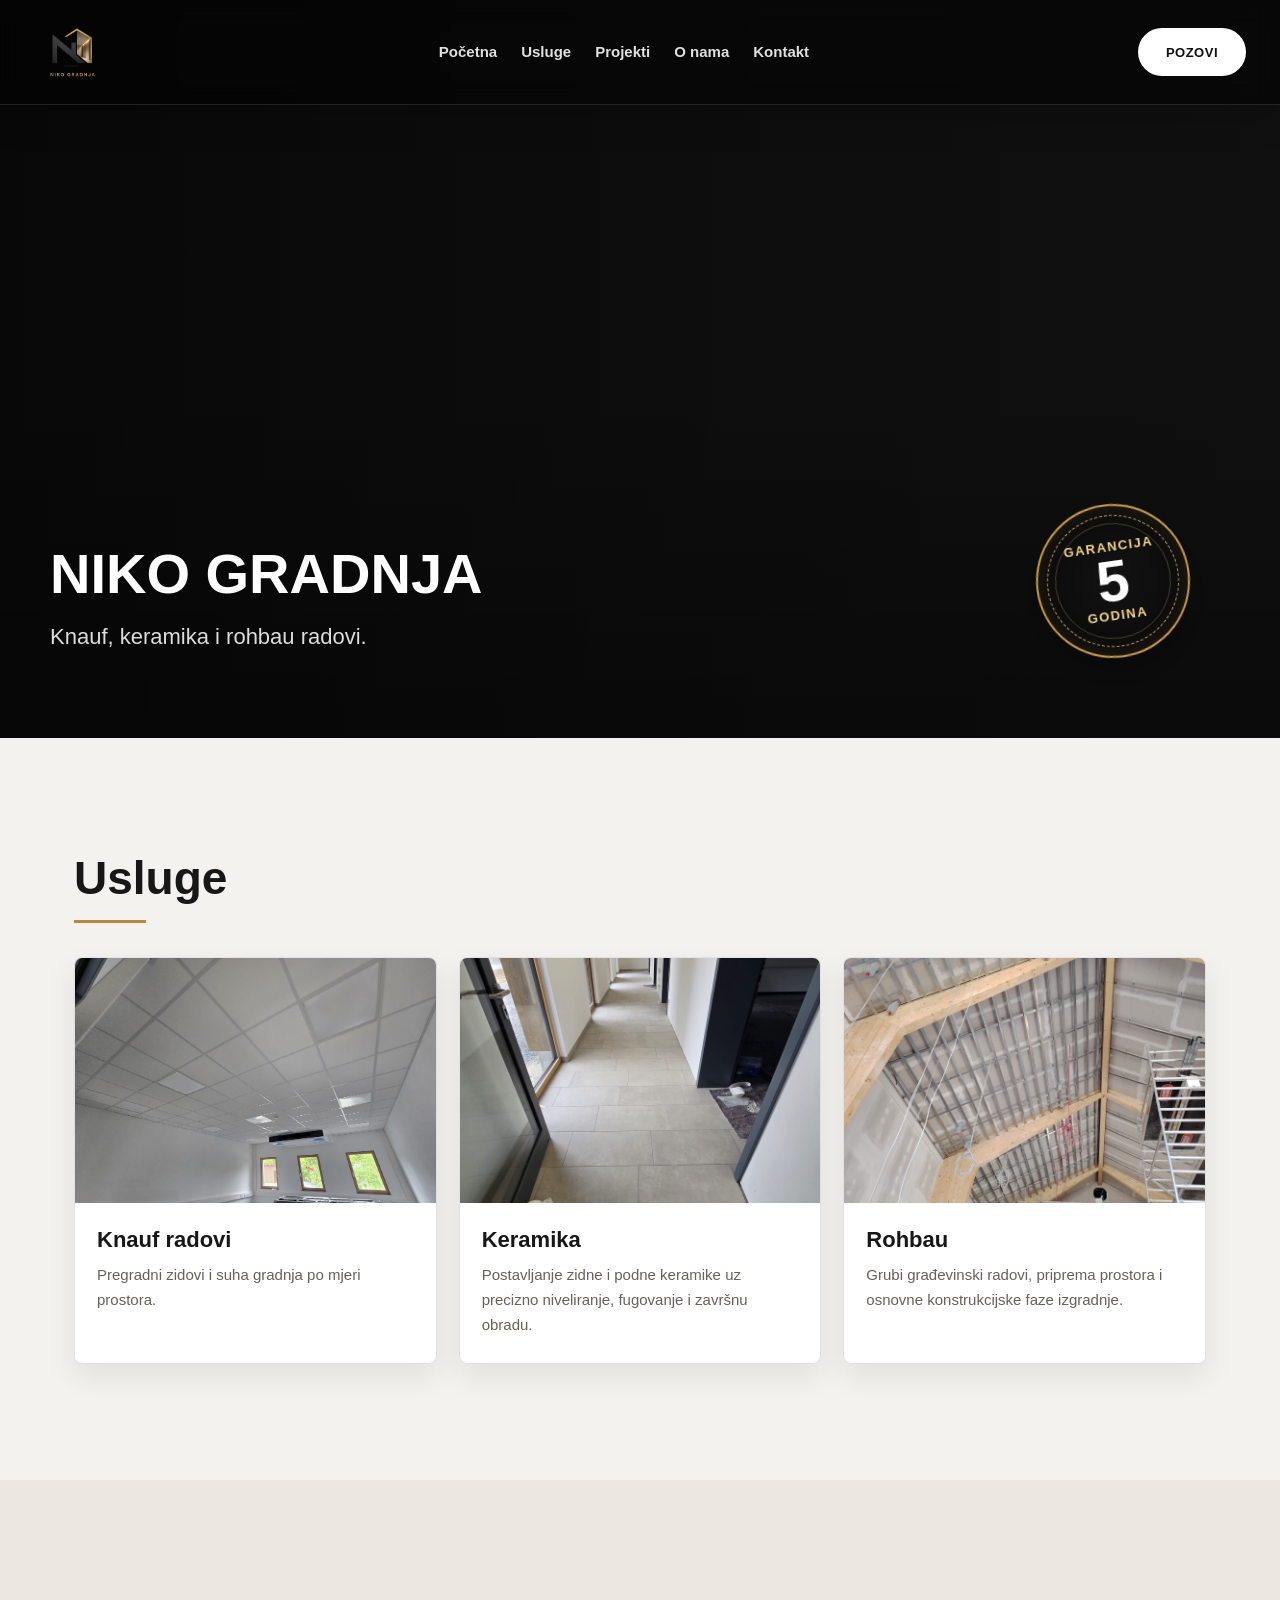
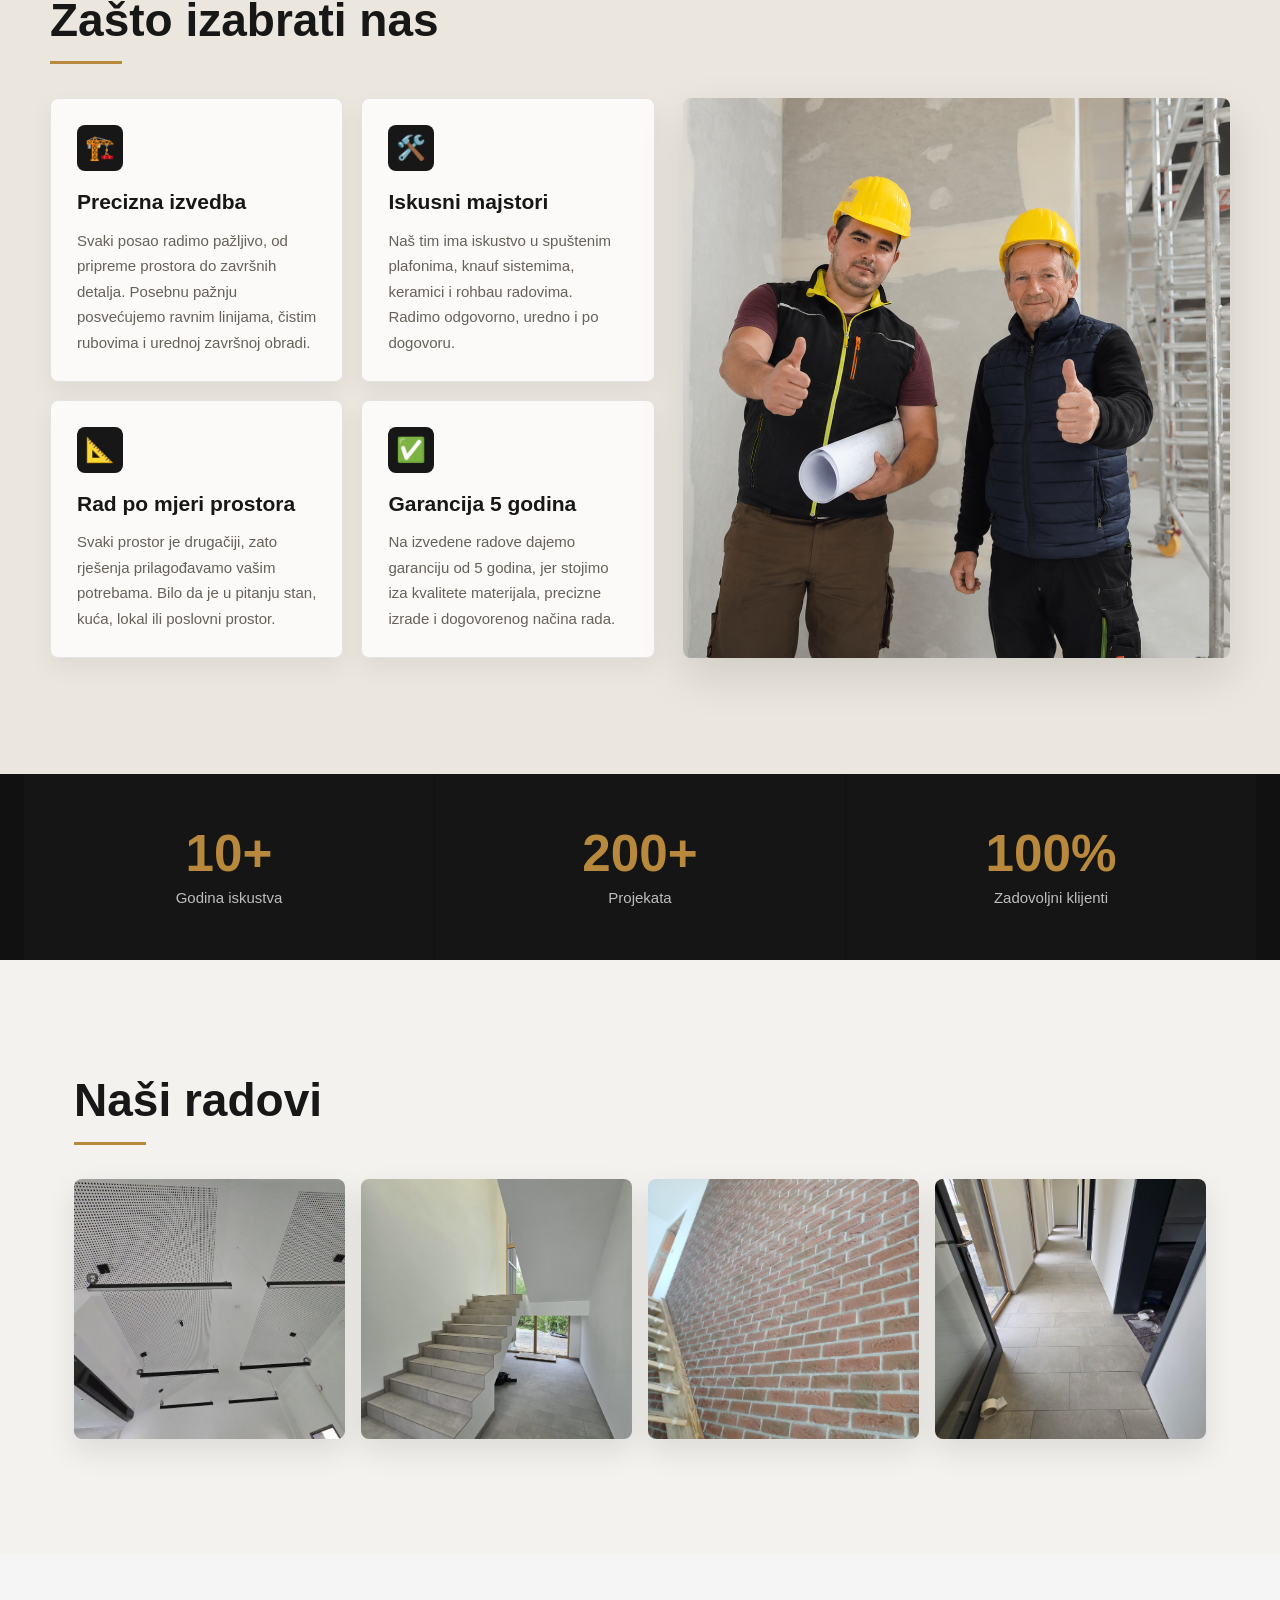
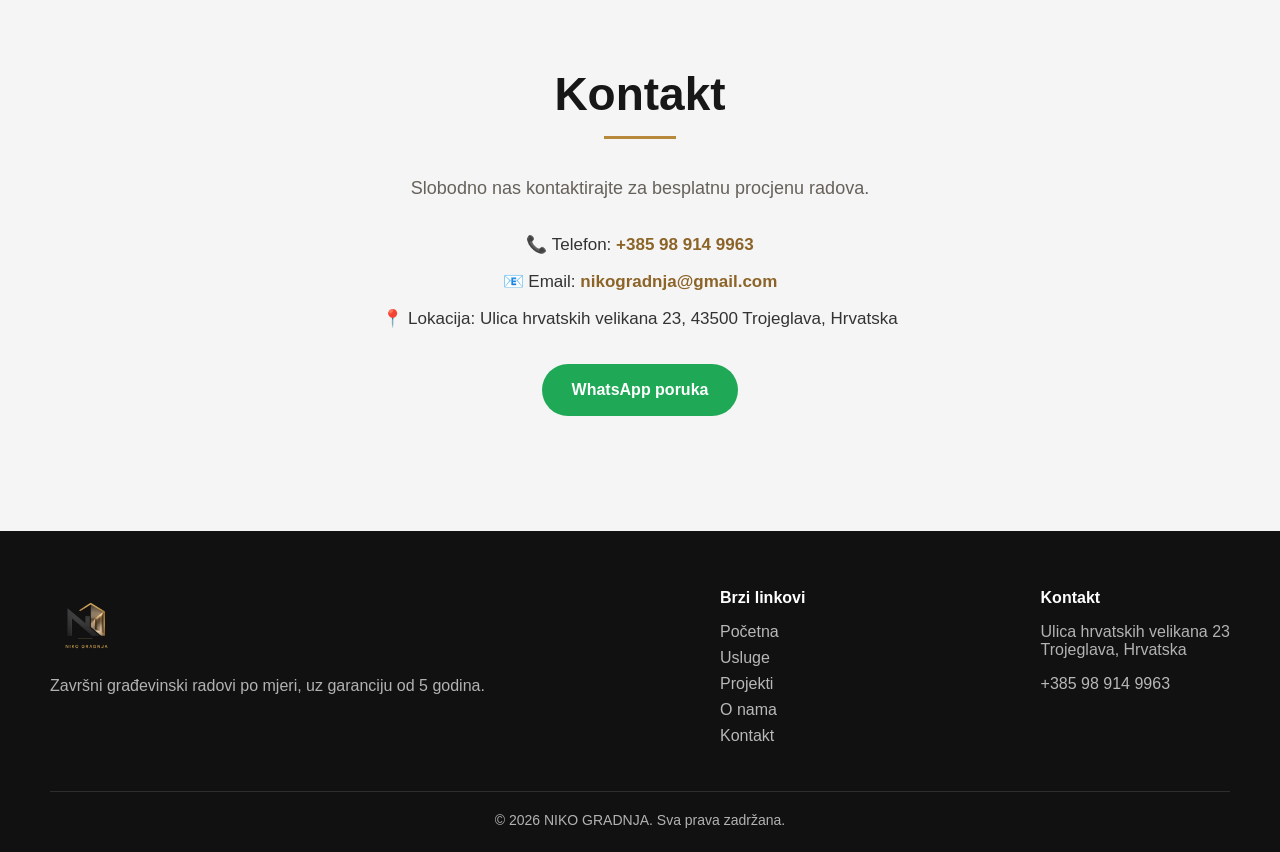
==== index.html @ 921793e4 "Add NIKO GRADNJA website" ====
<!DOCTYPE html>
<html lang="hr">

<head>
  <meta charset="UTF-8">
  <meta name="viewport" content="width=device-width, initial-scale=1.0">
  <title>NIKO GRADNJA | Knauf, keramika i rohbau radovi</title>
  <meta name="description" content="NIKO GRADNJA izvodi knauf radove, keramiku i rohbau radove za stambene i poslovne prostore uz garanciju od 5 godina.">
  <link rel="stylesheet" href="style.css">
</head>

<body>

<div class="site-preloader" aria-hidden="true">
  <div class="preloader-logo">
    <div class="preloader-mark">
      <img src="logo-niko-gradnja.png" alt="">
    </div>
  </div>
</div>

<div class="page-wrapper">

<header class="navbar">

  <div class="logo">
    <img src="logo-niko-gradnja.png" alt="NIKO GRADNJA Logo">
  </div>

  <nav>
    <ul class="nav-links">
      <li><a href="#home">Početna</a></li>
      <li><a href="services.html">Usluge</a></li>
      <li><a href="projects.html">Projekti</a></li>
      <li><a href="about.html">O nama</a></li>
      <li><a href="#contact">Kontakt</a></li>
    </ul>
  </nav>

  <a href="#contact" class="nav-btn">Pozovi</a>
  <button class="menu-toggle" type="button" aria-label="Otvori meni" aria-expanded="false">
  <span></span>
  <span></span>
  <span></span>
</button>

</header>

<section class="hero" id="home">

  <div class="hero-content">

    <h1>NIKO GRADNJA</h1>
    <p>Knauf, keramika i rohbau radovi.</p>

  </div>
  <div class="guarantee-stamp">
  <span>Garancija</span>
  <strong>5</strong>
  <span>godina</span>
</div>


  <div class="hero-slider" aria-hidden="true">
    <img src="niko hero.png" class="hero-slide hero-slide-1 hero-person-image" alt="">
    <img src="rad4.JPG" class="hero-slide hero-slide-2" alt="">
    <img src="keramika-2.jpg" class="hero-slide hero-slide-3" alt="">
  </div>

</section>

<section class="services" id="services">

  <div class="usluge">
    <p>Usluge</p>
  </div>

  <div class="services-grid">

    <div class="service-card">
      <img src="usluge.JPG" alt="Knauf radovi">
      <h3>Knauf radovi</h3>
      <p>Pregradni zidovi i suha gradnja po mjeri prostora.</p>
    </div>

    <div class="service-card">
      <img src="keramika-1.jpg" alt="Keramika">
      <h3>Keramika</h3>
      <p>Postavljanje zidne i podne keramike uz precizno niveliranje, fugovanje i završnu obradu.</p>
    </div>
    <div class="service-card">
      <img src="rohbau2.JPG" alt="Gletovanje i krečenje">
      <h3>Rohbau</h3>
      <p>Grubi građevinski radovi, priprema prostora i osnovne konstrukcijske faze izgradnje.</p>
    </div>

  </div>

</section>

<section class="why-us">

  <h2>Zašto izabrati nas</h2>

  <div class="why-layout">

    <div class="why-grid">

      <div class="why-card">
        <div class="why-icon">🏗️</div>
        <h3>Precizna izvedba</h3>
        <p>
          Svaki posao radimo pažljivo, od pripreme prostora do završnih detalja.
          Posebnu pažnju posvećujemo ravnim linijama, čistim rubovima i urednoj završnoj obradi.
        </p>
      </div>

      <div class="why-card">
        <div class="why-icon">🛠️</div>
        <h3>Iskusni majstori</h3>
        <p>
          Naš tim ima iskustvo u spuštenim plafonima, knauf sistemima,
          keramici i rohbau radovima. Radimo odgovorno, uredno i po dogovoru.
        </p>
      </div>

      <div class="why-card">
        <div class="why-icon">📐</div>
        <h3>Rad po mjeri prostora</h3>
        <p>
          Svaki prostor je drugačiji, zato rješenja prilagođavamo vašim potrebama.
          Bilo da je u pitanju stan, kuća, lokal ili poslovni prostor.
        </p>
      </div>

     <div class="why-card">
  <div class="why-icon">✅</div>
  <h3>Garancija 5 godina</h3>
  <p>
    Na izvedene radove dajemo garanciju od 5 godina, jer stojimo iza kvalitete
    materijala, precizne izrade i dogovorenog načina rada.
  </p>
</div>
    </div>

    <div class="why-image">
      <img src="zasto mi.png" alt="Enterijer">
    </div>

  </div>

</section>

<section class="stats">

  <div class="stat">
    <h3>10+</h3>
    <p>Godina iskustva</p>
  </div>

  <div class="stat">
    <h3>200+</h3>
    <p>Projekata</p>
  </div>

  <div class="stat">
    <h3>100%</h3>
    <p>Zadovoljni klijenti</p>
  </div>

</section>

<section class="gallery" id="projects">

  <h2>Naši radovi</h2>

  <div class="gallery-grid">

    <img src="rad2.JPG" alt="Završeni interijerski radovi NIKO GRADNJA">
    <img src="keramika-2.jpg" alt="Postavljena keramika na stubištu">
    <img src="rad3.JPG" alt="Završeni radovi u dnevnom prostoru">
    <img src="keramika-1.jpg" alt="Keramički radovi u hodniku">

  </div>

</section>

<section class="contact" id="contact">

  <h2>Kontakt</h2>

  <p>Slobodno nas kontaktirajte za besplatnu procjenu radova.</p>

  <div class="contact-info">

    <p>📞 Telefon: <a href="tel:+385989149963">+385 98 914 9963</a></p>

    <p>📧 Email: <a href="mailto:nikogradnja@gmail.com">nikogradnja@gmail.com</a></p>

    <p>📍 Lokacija: Ulica hrvatskih velikana 23, 43500 Trojeglava, Hrvatska</p>

  </div>

  <a class="whatsapp-btn" href="https://wa.me/385989149963" target="_blank" rel="noopener">
    WhatsApp poruka
  </a>

</section>
<footer class="footer">

  <div class="footer-content">

    <div>
      <div class="footer-logo">
        <img src="logo-niko-gradnja.png" alt="NIKO GRADNJA Logo">
      </div>

      <p>Završni građevinski radovi po mjeri, uz garanciju od 5 godina.</p>
    </div>

    <div>
      <h4>Brzi linkovi</h4>
      <a href="index.html">Početna</a><br>
      <a href="services.html">Usluge</a><br>
      <a href="projects.html">Projekti</a><br>
      <a href="about.html">O nama</a><br>
      <a href="index.html#contact">Kontakt</a>
    </div>

    <div>
      <h4>Kontakt</h4>
      <p>Ulica hrvatskih velikana 23<br>Trojeglava, Hrvatska</p>
      <p><a href="tel:+385989149963">+385 98 914 9963</a></p>
    </div>

  </div>

  <p class="footer-bottom">
    © 2026 NIKO GRADNJA. Sva prava zadržana.
  </p>

</footer>

</div>
<script src="script.js"></script>
</body>
</html>
---- style.css ----
/* GLOBAL */
:root {
  --bg: #f4f2ee;
  --surface: #ffffff;
  --surface-soft: #ebe7df;
  --ink: #171717;
  --muted: #66615a;
  --line: rgba(23, 23, 23, 0.12);
  --gold: #b8893d;
  --gold-dark: #8c6428;
  --charcoal: #111111;
  --shadow: 0 18px 45px rgba(20, 20, 20, 0.12);
  --section: clamp(72px, 9vw, 120px);
  --container: 1180px;
}

* {
  box-sizing: border-box;
}

html {
  scroll-behavior: smooth;
}

body {
  margin: 0;
  padding: 0;
  overflow-x: hidden;
  font-family: "Segoe UI", Arial, sans-serif;
  background: var(--bg);
  color: var(--ink);
}

img,
video {
  max-width: 100%;
  display: block;
}

a {
  color: inherit;
}

/* PRELOADER */
.site-preloader {
  position: fixed;
  inset: 0;
  z-index: 9999;
  display: grid;
  place-items: center;
  background:
    radial-gradient(circle at center, rgba(184, 137, 61, 0.18), transparent 34%),
    var(--charcoal);
  opacity: 1;
  visibility: visible;
  transition: opacity 0.55s ease, visibility 0.55s ease;
}

.preloader-logo {
  position: relative;
  width: min(360px, 78vw);
  min-height: 300px;
  display: flex;
  flex-direction: column;
  align-items: center;
  justify-content: center;
  border: 1px solid rgba(184, 137, 61, 0.38);
  border-top: 0;
  border-radius: 8px;
  background: rgba(255, 255, 255, 0.06);
  box-shadow: 0 24px 70px rgba(0, 0, 0, 0.35);
  animation: logoReveal 1.4s ease both;
  padding: 36px 28px 30px;
  margin-top: 64px;
}

.preloader-logo::before,
.preloader-logo::after {
  content: "";
  position: absolute;
  top: -36px;
  width: 52%;
  height: 3px;
  background: linear-gradient(90deg, var(--gold-dark), var(--gold));
  box-shadow: 0 0 18px rgba(184, 137, 61, 0.35);
}

.preloader-logo::before {
  left: 50%;
  transform: translateX(-100%) rotate(-32deg);
  transform-origin: right center;
}

.preloader-logo::after {
  right: 50%;
  transform: translateX(100%) rotate(32deg);
  transform-origin: left center;
}

.preloader-mark {
  width: min(300px, 64vw);
  display: grid;
  justify-items: center;
}

.preloader-mark img {
  width: 100%;
  height: auto;
  filter: drop-shadow(0 16px 22px rgba(0, 0, 0, 0.4));
}

.site-preloader.preloader-hidden {
  opacity: 0;
  visibility: hidden;
  pointer-events: none;
}

@keyframes logoReveal {
  0% {
    opacity: 0;
    transform: scale(0.86);
  }

  55% {
    opacity: 1;
    transform: scale(1.04);
  }

  100% {
    opacity: 1;
    transform: scale(1);
  }
}

@media (prefers-reduced-motion: reduce) {
  .preloader-logo {
    animation: none;
  }
}

/* NAVBAR */
.navbar {
  position: fixed;
  top: 0;
  left: 0;
  width: 100%;
  min-height: 100px;
  padding: 14px 34px;
  display: flex;
  justify-content: space-between;
  align-items: center;
  gap: 22px;
  z-index: 1000;
  color: white;
  background: rgba(0, 0, 0, 0.48);
  border-bottom: 1px solid rgba(255, 255, 255, 0.12);
  backdrop-filter: blur(12px);
  box-shadow: 0 14px 35px rgba(0, 0, 0, 0.16);
}

.logo {
  display: flex;
  align-items: center;
  flex: 0 0 auto;
}

.logo img {
  height: 76px;
  width: auto;
  object-fit: contain;
}


.nav-links {
  list-style: none;
  display: flex;
  align-items: center;
  gap: 24px;
  margin: 0;
  padding: 0;
}

.nav-links a {
  text-decoration: none;
  color: rgba(255, 255, 255, 0.88);
  font-size: 15px;
  font-weight: 600;
  letter-spacing: 0;
  transition: 0.25s ease;
}

.nav-links a:hover {
  color: #d1a154;
}

.nav-btn {
  display: inline-flex;
  align-items: center;
  justify-content: center;
  min-height: 48px;
  padding: 0 28px;
  border-radius: 50px;
  background: white;
  color: #111;
  text-decoration: none;
  font-size: 13px;
  font-weight: 800;
  text-transform: uppercase;
  letter-spacing: 0.5px;
  transition: 0.25s ease;
}

.nav-btn:hover {
  background: var(--gold);
  color: white;
  transform: translateY(-2px);
}
.menu-toggle {
  display: none;
  width: 46px;
  height: 46px;
  border: 0;
  border-radius: 6px;
  background: rgba(255, 255, 255, 0.12);
  cursor: pointer;
}

.menu-toggle span {
  display: block;
  width: 24px;
  height: 2px;
  margin: 5px auto;
  background: white;
  transition: 0.25s ease;
}

/* HERO */
.hero {
  position: relative;
  min-height: 82vh;
  overflow: hidden;
  display: flex;
  align-items: flex-end;
  justify-content: flex-start;
  padding: 150px max(24px, calc((100vw - var(--container)) / 2)) 84px;
  background: var(--charcoal);
}

.hero-video,
.hero-img,
.hero-slider {
  position: absolute;
  inset: 0;
  width: 100%;
  height: 100%;
  object-fit: cover;
}

.hero-video {
  filter: brightness(1.18) contrast(1.06) saturate(1.08);
}

.hero-person-image {
  object-position: center 10%;
}

.hero-slider {
  overflow: hidden;
}

.hero-slide {
  position: absolute;
  inset: 0;
  width: 100%;
  height: 100%;
  object-fit: cover;
  opacity: 0;
  transform: scale(1.04);
  animation: heroSlideshow 18s infinite;
}

.hero-slide-1 {
  animation-delay: 0s;
  object-position: center 20%;
}

.hero-slide-2 {
  animation-delay: 6s;
  object-position: center 35%;
}

.hero-slide-3 {
  animation-delay: 12s;
  object-position: center center;
}

@keyframes heroSlideshow {
  0% {
    opacity: 0;
  }

  8% {
    opacity: 1;
  }

  33% {
    opacity: 1;
  }

  41% {
    opacity: 0;
  }

  100% {
    opacity: 0;
  }
}

.hero-img {
  object-position: center 10%;
}

.hero::after {
  content: "";
  position: absolute;
  inset: 0;
  z-index: 1;
  background:
    linear-gradient(90deg, rgba(0, 0, 0, 0.52), rgba(0, 0, 0, 0.22) 55%, rgba(0, 0, 0, 0.08)),
    linear-gradient(0deg, rgba(0, 0, 0, 0.32), rgba(0, 0, 0, 0.02) 45%);
}

.hero-subpage .hero-video {
  filter: brightness(0.9) contrast(1.04) saturate(1.02);
}

.hero-subpage::after {
  background:
    linear-gradient(90deg, rgba(0, 0, 0, 0.64), rgba(0, 0, 0, 0.34) 55%, rgba(0, 0, 0, 0.18)),
    linear-gradient(0deg, rgba(0, 0, 0, 0.5), rgba(0, 0, 0, 0.1) 48%);
}

.hero-content {
  position: relative;
  z-index: 2;
  max-width: 760px;
  color: white;
  text-align: left;
}

.hero-content h1 {
  max-width: 720px;
  margin: 0 0 18px;
  font-size: clamp(30px, 6vw, 56px);
  line-height: 0.98;
  font-weight: 800;
  letter-spacing: 0;
}

.hero-content p {
  max-width: 560px;
  margin: 0;
  font-size: clamp(17px, 1.8vw, 22px);
  line-height: 1.55;
  color: rgba(255, 255, 255, 0.86);
}
.guarantee-stamp {
  position: absolute;
  right: 7%;
  bottom: 80px;
  z-index: 3;
  width: 154px;
  height: 154px;
  display: flex;
  flex-direction: column;
  align-items: center;
  justify-content: center;
  gap: 4px;
  text-align: center;
  border: 2px solid rgba(209, 161, 84, 0.95);
  border-radius: 50%;
  background:
    radial-gradient(circle, rgba(20, 20, 20, 0.78), rgba(0, 0, 0, 0.5));
  color: #f2d28c;
  text-transform: uppercase;
  font-weight: 800;
  transform: rotate(-8deg);
  box-shadow:
    0 18px 40px rgba(0, 0, 0, 0.32),
    inset 0 0 22px rgba(209, 161, 84, 0.14);
  backdrop-filter: blur(6px);
}

.guarantee-stamp::before {
  content: "";
  position: absolute;
  inset: 9px;
  border: 1px dashed rgba(242, 210, 140, 0.75);
  border-radius: 50%;
}

.guarantee-stamp::after {
  content: "";
  position: absolute;
  inset: 17px;
  border: 1px solid rgba(242, 210, 140, 0.25);
  border-radius: 50%;
}

.guarantee-stamp span,
.guarantee-stamp strong {
  position: relative;
  z-index: 1;
}

.guarantee-stamp span {
  font-size: 13px;
  line-height: 1;
  letter-spacing: 1.4px;
}

.guarantee-stamp strong {
  display: block;
  font-size: 58px;
  line-height: 0.82;
  color: #ffffff;
  letter-spacing: 0;
}

/* INDEX USLUGE */
.services {
  max-width: var(--container);
  margin: 0 auto;
  padding: var(--section) 24px;
  text-align: left;
}

.usluge p,
.gallery h2,
.why-us h2,
.contact h2,
.about-page h2 {
  margin: 0 0 34px;
  font-size: clamp(30px, 4vw, 46px);
  line-height: 1.1;
  font-weight: 800;
  letter-spacing: 0;
  color: var(--ink);
}

.usluge p::after,
.gallery h2::after,
.why-us h2::after,
.contact h2::after,
.about-page h2::after {
  content: "";
  display: block;
  width: 72px;
  height: 3px;
  margin-top: 16px;
  background: var(--gold);
}

.services-grid {
  display: grid;
  grid-template-columns: repeat(3, 1fr);
  gap: 22px;
}

.service-card {
  position: relative;
  overflow: hidden;
  min-height: 390px;
  display: flex;
  flex-direction: column;
  background: var(--surface);
  border: 1px solid var(--line);
  border-radius: 8px;
  box-shadow: 0 12px 30px rgba(20, 20, 20, 0.08);
  transition: 0.25s ease;
}

.service-card:hover {
  transform: translateY(-6px);
  box-shadow: var(--shadow);
}

.service-card img {
  width: 100%;
  height: 245px;
  object-fit: cover;
}

.service-card h3 {
  margin: 24px 22px 10px;
  font-size: 22px;
  line-height: 1.2;
}

.service-card p {
  margin: 0;
  padding: 0 22px 26px;
  color: var(--muted);
  font-size: 15px;
  line-height: 1.65;
}

/* SERVICES PAGE */
.services-page {
  max-width: var(--container);
  margin: 0 auto;
  padding: calc(var(--section) + 56px) 24px var(--section);
  display: grid;
  grid-template-columns: repeat(3, 1fr);
  gap: 22px;
}

.services-page .service-row,
.services-page .service-row.reverse {
  display: block;
  overflow: hidden;
  background: var(--surface);
  border: 1px solid var(--line);
  border-radius: 8px;
  box-shadow: 0 12px 30px rgba(20, 20, 20, 0.08);
}

.services-page .service-image img {
  width: 100%;
  height: 260px;
  object-fit: cover;
  object-position: top;
}

.services-page .service-text {
  padding: 26px;
  text-align: left;
}

.services-page .service-text h2 {
  margin: 0 0 12px;
  font-size: 24px;
  line-height: 1.2;
}

.services-page .service-text p {
  margin: 0;
  color: var(--muted);
  font-size: 15px;
  line-height: 1.7;
}

/* WHY SECTION */
.why-us {
  padding: var(--section) 24px;
  background: var(--surface-soft);
}

.why-us h2 {
  max-width: var(--container);
  margin-left: auto;
  margin-right: auto;
  text-align: left;
}

.why-layout {
  max-width: var(--container);
  margin: 0 auto;
  display: grid;
  grid-template-columns: 1.05fr 0.95fr;
  gap: 28px;
  align-items: stretch;
}

.why-grid {
  display: grid;
  grid-template-columns: repeat(2, 1fr);
  gap: 18px;
}

.why-card {
  background: rgba(255, 255, 255, 0.78);
  padding: 26px;
  border-radius: 8px;
  border: 1px solid rgba(23, 23, 23, 0.1);
  box-shadow: 0 10px 24px rgba(20, 20, 20, 0.06);
  transition: 0.25s ease;
}

.why-card:hover {
  transform: translateY(-4px);
  background: white;
}

.why-icon {
  width: 46px;
  height: 46px;
  display: grid;
  place-items: center;
  margin-bottom: 18px;
  border-radius: 8px;
  background: #171717;
  font-size: 24px;
}

.why-card h3 {
  margin: 0 0 12px;
  font-size: 21px;
  line-height: 1.25;
  color: var(--ink);
}

.why-card p {
  margin: 0;
  color: var(--muted);
  font-size: 15px;
  line-height: 1.7;
}

.why-image {
  overflow: hidden;
  min-height: 100%;
  border-radius: 8px;
  box-shadow: var(--shadow);
}

.why-image img {
  width: 100%;
  height: 100%;
  object-fit: cover;
}

/* STATS */
.stats {
  display: grid;
  grid-template-columns: repeat(3, 1fr);
  gap: 1px;
  padding: 0 24px;
  background: var(--charcoal);
  color: white;
  text-align: center;
}

.stat {
  padding: 54px 20px;
  background: #151515;
}

.stat h3 {
  margin: 0;
  color: var(--gold);
  font-size: clamp(38px, 4vw, 56px);
  line-height: 1;
}

.stat p {
  margin: 10px 0 0;
  color: rgba(255, 255, 255, 0.72);
  font-size: 15px;
}

/* INDEX GALLERY */
.gallery {
  max-width: var(--container);
  margin: 0 auto;
  padding: var(--section) 24px;
  text-align: left;
}

.gallery .gallery-grid {
  display: grid;
  grid-template-columns: repeat(4, 1fr);
  gap: 16px;
}

.gallery .gallery-grid img {
  width: 100%;
  height: 260px;
  object-fit: cover;
  border-radius: 8px;
  cursor: pointer;
  box-shadow: 0 12px 30px rgba(20, 20, 20, 0.1);
  transition: 0.25s ease;
}

.gallery .gallery-grid img:hover {
  transform: translateY(-4px);
}

/* ABOUT PAGE */
.about-page {
  max-width: 900px;
  margin: 0 auto;
  padding: var(--section) 24px;
  text-align: left;
}

.about-page p {
  margin: 0;
  color: var(--muted);
  font-size: 18px;
  line-height: 1.8;
}

/* PROJECTS PAGE */
.projects-gallery {
  padding: var(--section) 24px;
  background: var(--bg);
}

.projects-gallery .gallery-grid {
  max-width: var(--container);
  margin: 0 auto;
  display: grid;
  grid-template-columns: repeat(3, 1fr);
  gap: 20px;
}

.projects-gallery .gallery-grid img {
  width: 100%;
  height: 340px;
  object-fit: cover;
  border-radius: 8px;
  cursor: pointer;
  box-shadow: 0 12px 30px rgba(20, 20, 20, 0.1);
  transition: 0.25s ease;
}

.projects-gallery .gallery-grid img:hover {
  transform: translateY(-5px);
  box-shadow: var(--shadow);
}

/* CONTACT */
.contact {
  padding: var(--section) 24px;
  text-align: center;
  background: #f5f5f5;
}

.contact h2,
.contact > p,
.contact-info {
  max-width: 760px;
  margin-left: auto;
  margin-right: auto;
}

.contact h2::after {
  margin-left: auto;
  margin-right: auto;
}

.contact > p {
  color: var(--muted);
  font-size: 18px;
  line-height: 1.7;
}

.contact-info {
  margin-top: 28px;
  margin-bottom: 30px;
  line-height: 2;
}

.contact-info p {
  margin: 8px 0;
  color: #333;
  font-size: 17px;
  line-height: 1.7;
}

.contact-info a {
  color: var(--gold-dark);
  text-decoration: none;
  font-weight: 800;
}

.whatsapp-btn {
  display: inline-flex;
  align-items: center;
  justify-content: center;
  min-height: 52px;
  padding: 0 30px;
  border-radius: 50px;
  background: #1fa855;
  color: white;
  text-decoration: none;
  font-weight: 800;
  transition: 0.25s ease;
}

.whatsapp-btn:hover {
  background: #178846;
  transform: translateY(-2px);
}

/* FOOTER */
.footer {
  padding: 58px 24px 24px;
  background: #111;
  color: white;
}

.footer-content {
  max-width: var(--container);
  margin: 0 auto;
  display: flex;
  justify-content: space-between;
  align-items: flex-start;
  flex-wrap: wrap;
  gap: 34px;
}

.footer-logo img {
  height: 72px;
  width: auto;
  object-fit: contain;
  margin-bottom: 12px;
}

.footer p {
  color: rgba(255, 255, 255, 0.68);
}

.footer h4 {
  margin: 0 0 16px;
}

.footer a {
  display: inline-block;
  margin-bottom: 8px;
  color: rgba(255, 255, 255, 0.7);
  text-decoration: none;
  transition: 0.25s ease;
}

.footer a:hover {
  color: var(--gold);
}

.footer-bottom {
  max-width: var(--container);
  margin: 38px auto 0;
  padding-top: 20px;
  border-top: 1px solid rgba(255, 255, 255, 0.12);
  text-align: center;
  font-size: 14px;
  color: rgba(255, 255, 255, 0.42);
}

/* GALLERY MODAL */
.modal {
  display: none;
  position: fixed;
  z-index: 9999;
  inset: 0;
  background: rgba(0, 0, 0, 0.92);
  justify-content: center;
  align-items: center;
  padding: 24px;
}

.modal-content {
  max-width: min(1000px, 88vw);
  max-height: 86vh;
  border-radius: 8px;
}

.close {
  position: absolute;
  top: 22px;
  right: 34px;
  color: white;
  font-size: 44px;
  font-weight: bold;
  cursor: pointer;
}

.prev,
.next {
  position: absolute;
  top: 50%;
  transform: translateY(-50%);
  color: white;
  font-size: 48px;
  cursor: pointer;
  padding: 18px;
  user-select: none;
}

.prev {
  left: 22px;
}

.next {
  right: 22px;
}

/* RESPONSIVE */
@media (max-width: 980px) {
  .navbar {
    min-height: 88px;
    padding: 12px 24px;
    gap: 16px;
  }

  .nav-links {
    gap: 14px;
  }

  .nav-links a {
    white-space: nowrap;
    font-size: 14px;
  }

  .services-grid,
  .services-page,
  .projects-gallery .gallery-grid {
    grid-template-columns: repeat(2, 1fr);
  }

  .why-layout {
    grid-template-columns: 1fr;
  }

  .gallery .gallery-grid {
    grid-template-columns: repeat(2, 1fr);
  }
}

@media (max-width: 720px) {
  .navbar {
    min-height: auto;
    padding: 14px 20px;
  }

  .logo img {
    height: 58px;
  }

  .nav-links,
  .nav-btn {
    display: none;
  }

  .hero {
    min-height: 74vh;
    align-items: flex-end;
    padding: 140px 20px 54px;
  }

  .hero::after {
    background:
      linear-gradient(0deg, rgba(0, 0, 0, 0.5), rgba(0, 0, 0, 0.12)),
      linear-gradient(90deg, rgba(0, 0, 0, 0.42), rgba(0, 0, 0, 0.12));
  }

  .services,
  .why-us,
  .gallery,
  .about-page,
  .projects-gallery,
  .contact {
    padding-left: 18px;
    padding-right: 18px;
  }

  .services-grid,
  .services-page,
  .why-grid,
  .gallery .gallery-grid,
  .projects-gallery .gallery-grid,
  .stats {
    grid-template-columns: 1fr;
  }

  .service-card,
  .services-page .service-row {
    min-height: auto;
  }

  .service-card img,
  .services-page .service-image img,
  .gallery .gallery-grid img,
  .projects-gallery .gallery-grid img {
    height: 250px;
  }

  .whatsapp-btn {
    width: 100%;
    max-width: 360px;
  }

  .footer-content {
    display: block;
  }

  .navbar {
    flex-wrap: wrap;
  }

  .navbar nav {
    display: none;
    width: 100%;
  }

  .navbar.nav-open nav {
    display: block;
  }

  .nav-links {
    display: flex;
    flex-direction: column;
    align-items: flex-start;
    gap: 0;
    padding: 16px 0 4px;
  }

  .nav-links li {
    width: 100%;
  }

  .nav-links a {
    display: block;
    width: 100%;
    padding: 12px 0;
  }

  .nav-btn {
    display: none;
  }

  .menu-toggle {
    display: block;
  }

  .guarantee-stamp {
    right: 18px;
    bottom: 22px;
    width: 106px;
    height: 106px;
    gap: 2px;
  }

  .guarantee-stamp::before {
    inset: 7px;
  }

  .guarantee-stamp::after {
    inset: 13px;
  }

  .guarantee-stamp span {
    font-size: 9px;
    letter-spacing: 1px;
  }

  .guarantee-stamp strong {
    font-size: 38px;
  }
}

@media (max-width: 420px) {
  .hero-content h1 {
    font-size: 40px;
  }

  .service-card img,
  .services-page .service-image img,
  .gallery .gallery-grid img,
  .projects-gallery .gallery-grid img {
    height: 220px;
  }
}
.team-section {
  max-width: var(--container);
  margin: 0 auto;
  padding: 80px 24px var(--section);
}

.team-section h2 {
  margin: 0 0 34px;
  font-size: clamp(30px, 4vw, 46px);
  line-height: 1.1;
  font-weight: 800;
}

.team-section h2::after {
  content: "";
  display: block;
  width: 72px;
  height: 3px;
  margin-top: 16px;
  background: var(--gold);
}

.team-grid {
  display: grid;
  grid-template-columns: repeat(2, 1fr);
  gap: 24px;
}

.team-card {
  overflow: hidden;
  background: var(--surface);
  border: 1px solid var(--line);
  border-radius: 8px;
  box-shadow: 0 12px 30px rgba(20, 20, 20, 0.08);
}

.team-card img {
  width: 100%;
  height: 360px;
  object-fit: cover;
  object-position: center top;
}


.team-text {
  padding: 60px;
}

.team-text h3 {
  margin: 0 0 6px;
  font-size: 24px;
}

.team-role {
  margin: 0 0 16px;
  color: var(--gold-dark);
  font-weight: 800;
}

.team-text p {
  color: var(--muted);
  line-height: 1.7;
}

@media (max-width: 720px) {
  .team-grid {
    grid-template-columns: 1fr;
  }

  .team-card img {
    height: 300px;
  }
}
/* PROJECT CATEGORIES - horizontal scroll */
.project-category {
  max-width: var(--container);
  margin: 0 auto 64px;
}

.project-category h2 {
  margin: 0 0 22px;
  font-size: clamp(26px, 3vw, 38px);
  line-height: 1.1;
}

.project-category h2::after {
  content: "";
  display: block;
  width: 64px;
  height: 3px;
  margin-top: 14px;
  background: var(--gold);
}

.project-row {
  display: flex;
  gap: 18px;
  overflow-x: auto;
  padding-bottom: 14px;
  scroll-snap-type: x mandatory;
}

.project-row img {
  flex: 0 0 360px;
  height: 260px;
  object-fit: cover;
  border-radius: 8px;
  cursor: pointer;
  box-shadow: 0 12px 30px rgba(20, 20, 20, 0.1);
  scroll-snap-align: start;
  transition: 0.25s ease;
}

.project-row img:hover {
  transform: translateY(-4px);
}

@media (max-width: 720px) {
  .project-row img {
    flex-basis: 82vw;
    height: 240px;
  }
}
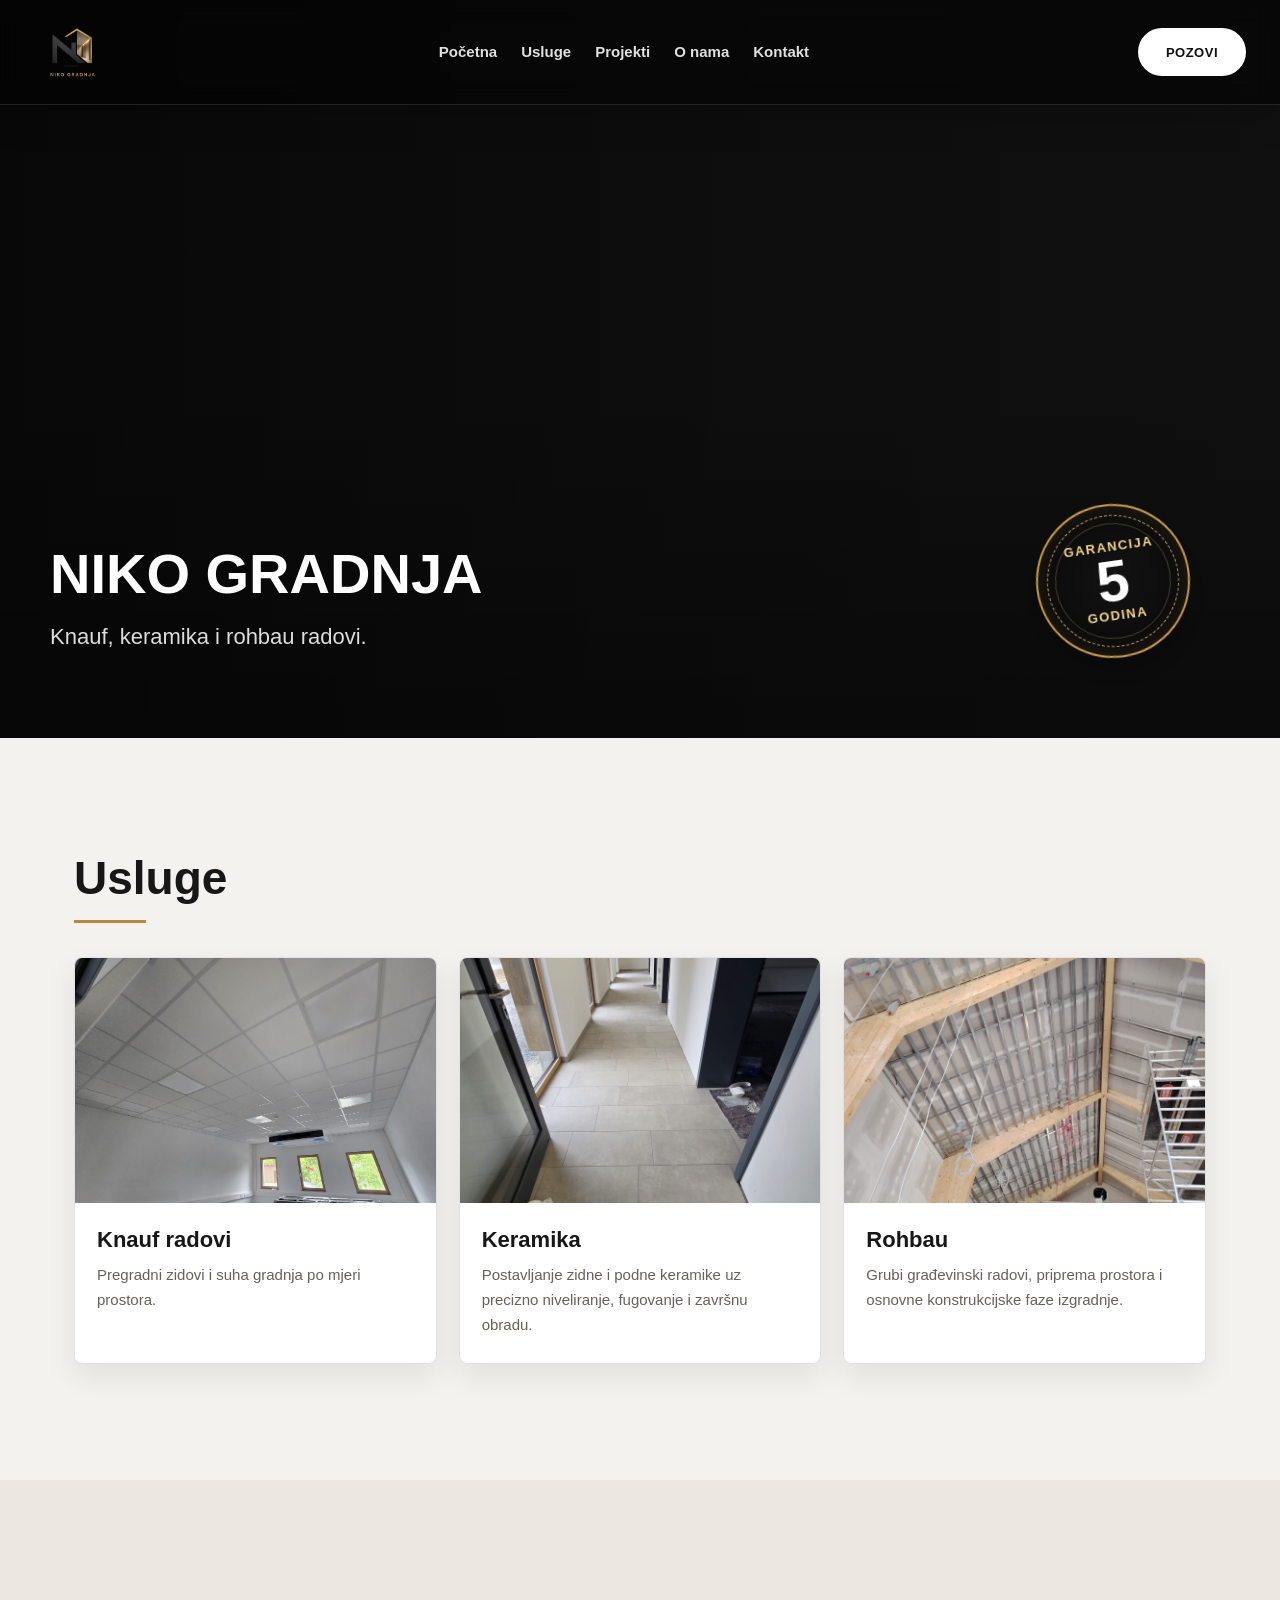
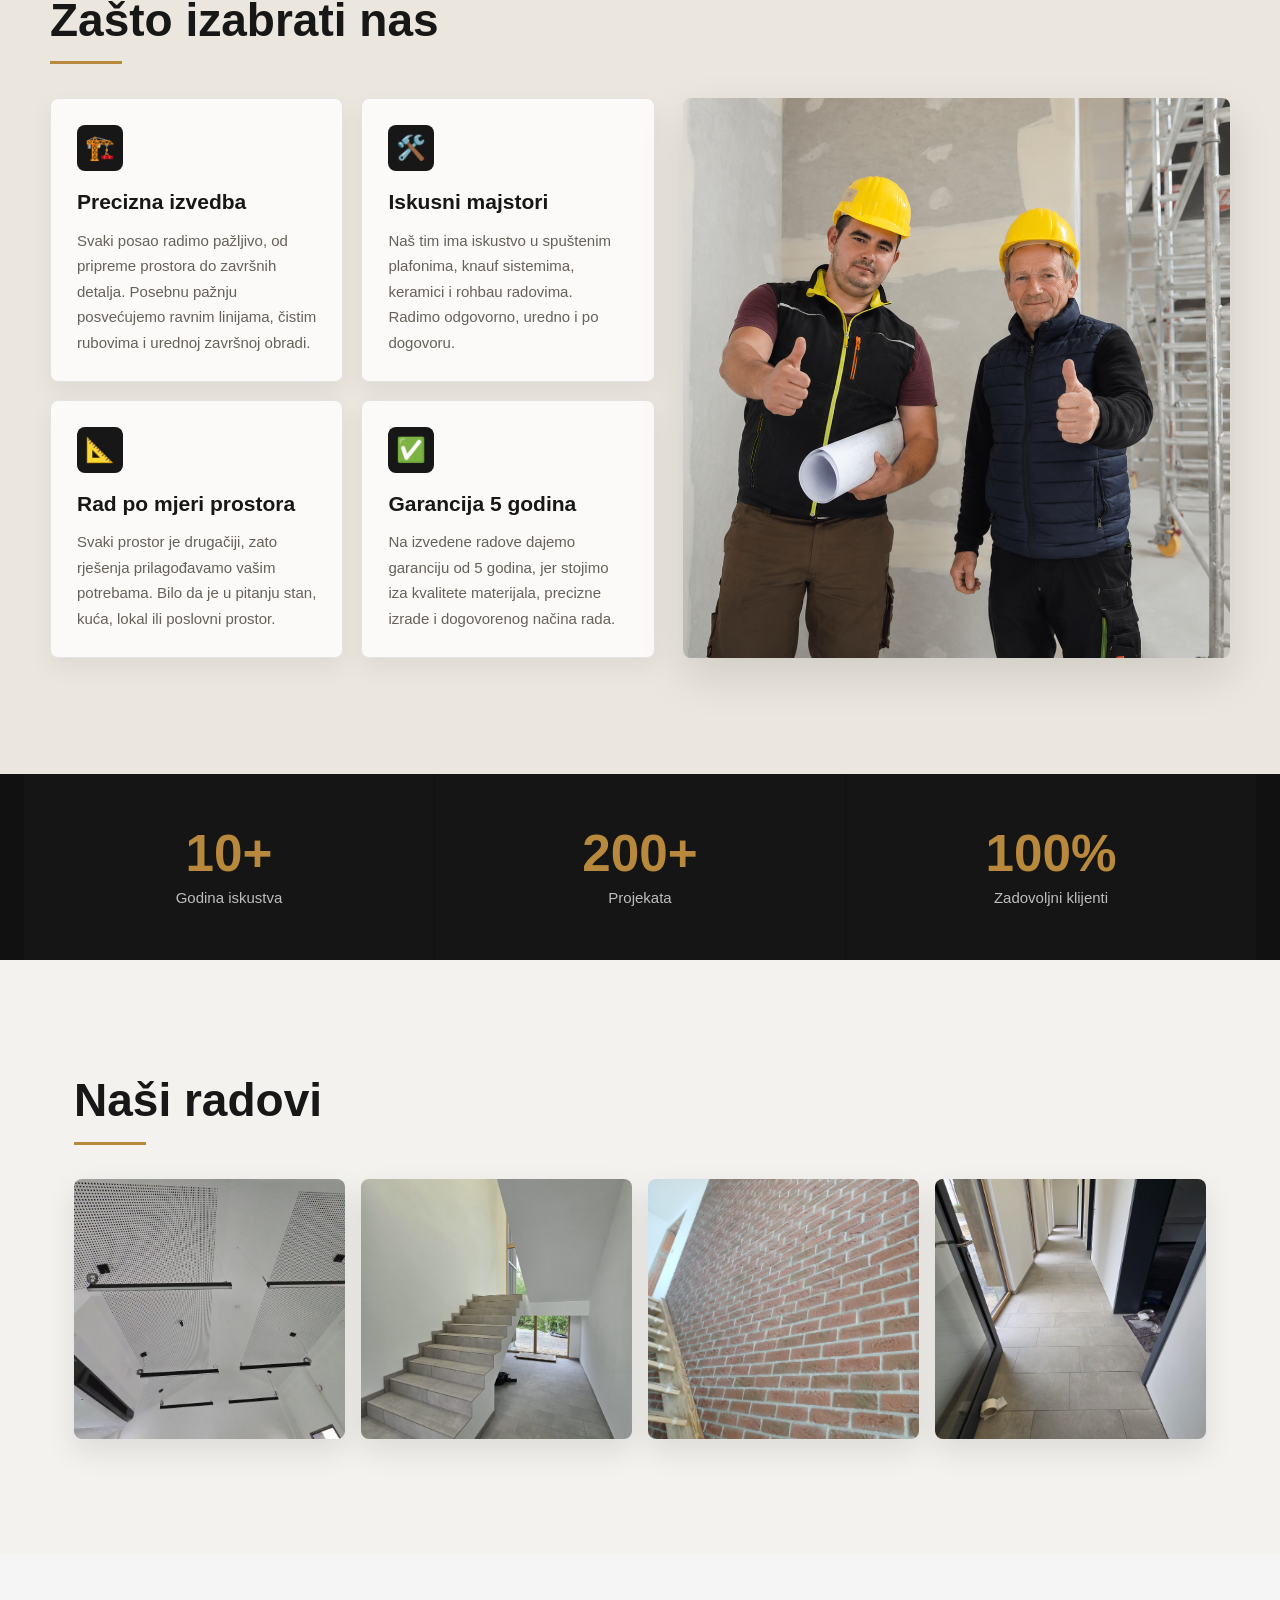
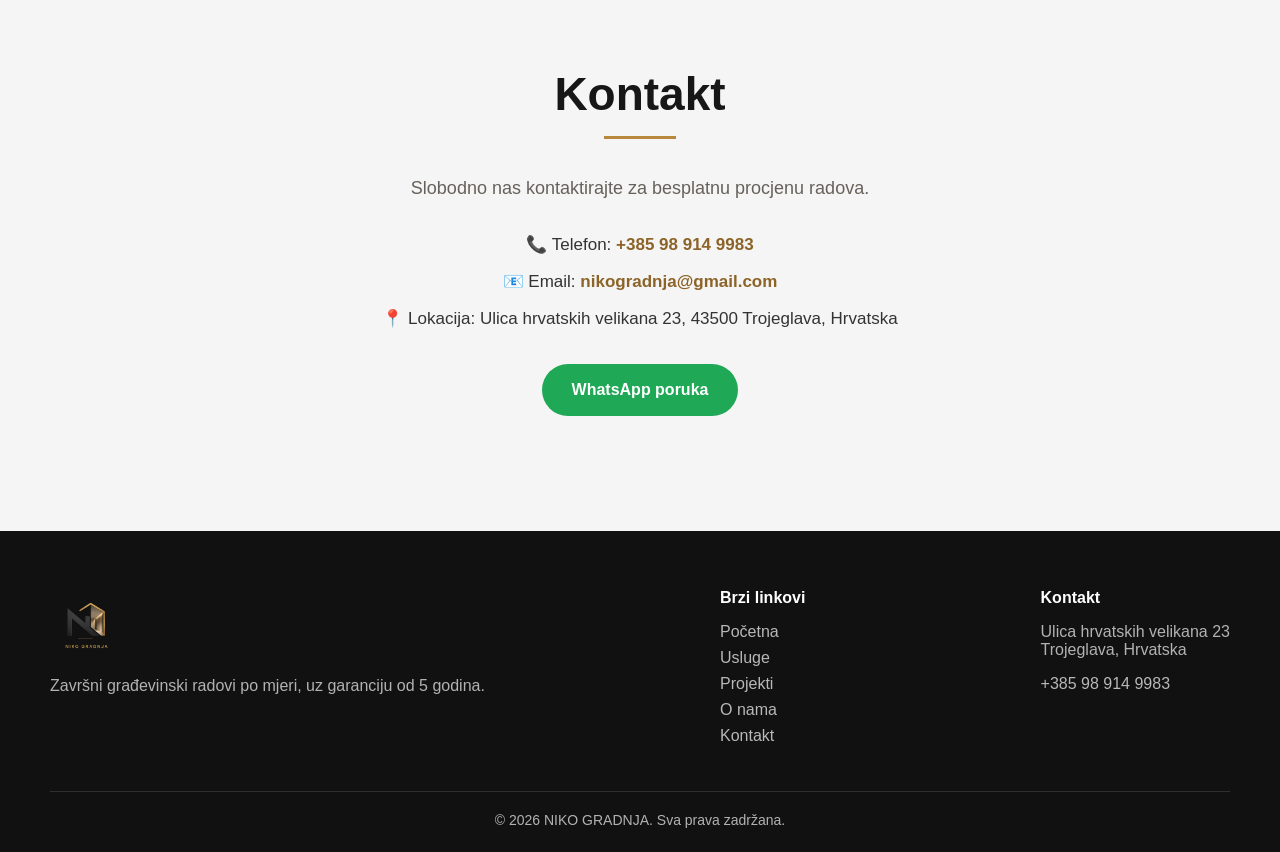
==== commit 49e78b40: "Update phone number" ====
--- a/index.html
+++ b/index.html
@@ -193,7 +193,7 @@
 
   <div class="contact-info">
 
-    <p>📞 Telefon: <a href="tel:+385989149963">+385 98 914 9963</a></p>
+    <p>📞 Telefon: <a href="tel:+385989149983">+385 98 914 9983</a></p>
 
     <p>📧 Email: <a href="mailto:nikogradnja@gmail.com">nikogradnja@gmail.com</a></p>
 
@@ -201,7 +201,7 @@
 
   </div>
 
-  <a class="whatsapp-btn" href="https://wa.me/385989149963" target="_blank" rel="noopener">
+  <a class="whatsapp-btn" href="https://wa.me/385989149983" target="_blank" rel="noopener">
     WhatsApp poruka
   </a>
 
@@ -230,7 +230,7 @@
     <div>
       <h4>Kontakt</h4>
       <p>Ulica hrvatskih velikana 23<br>Trojeglava, Hrvatska</p>
-      <p><a href="tel:+385989149963">+385 98 914 9963</a></p>
+      <p><a href="tel:+385989149983">+385 98 914 9983</a></p>
     </div>
 
   </div>
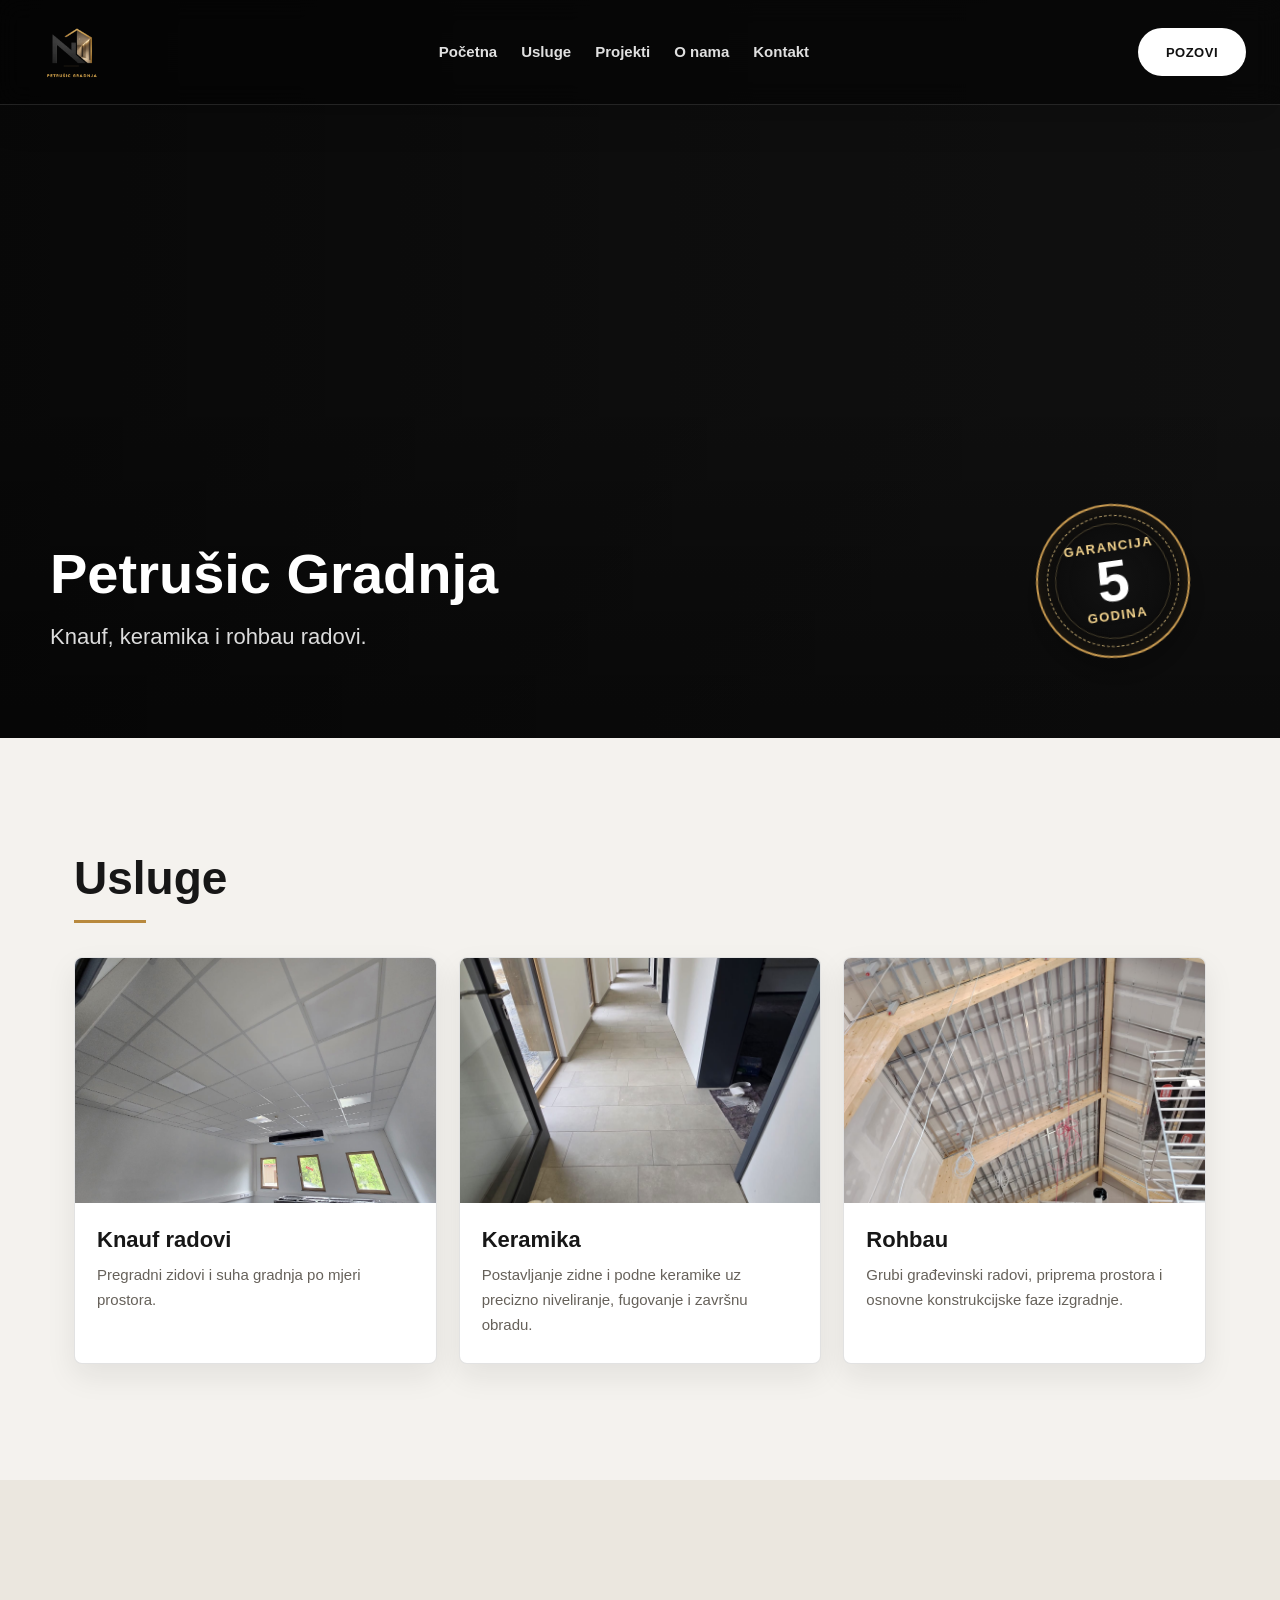
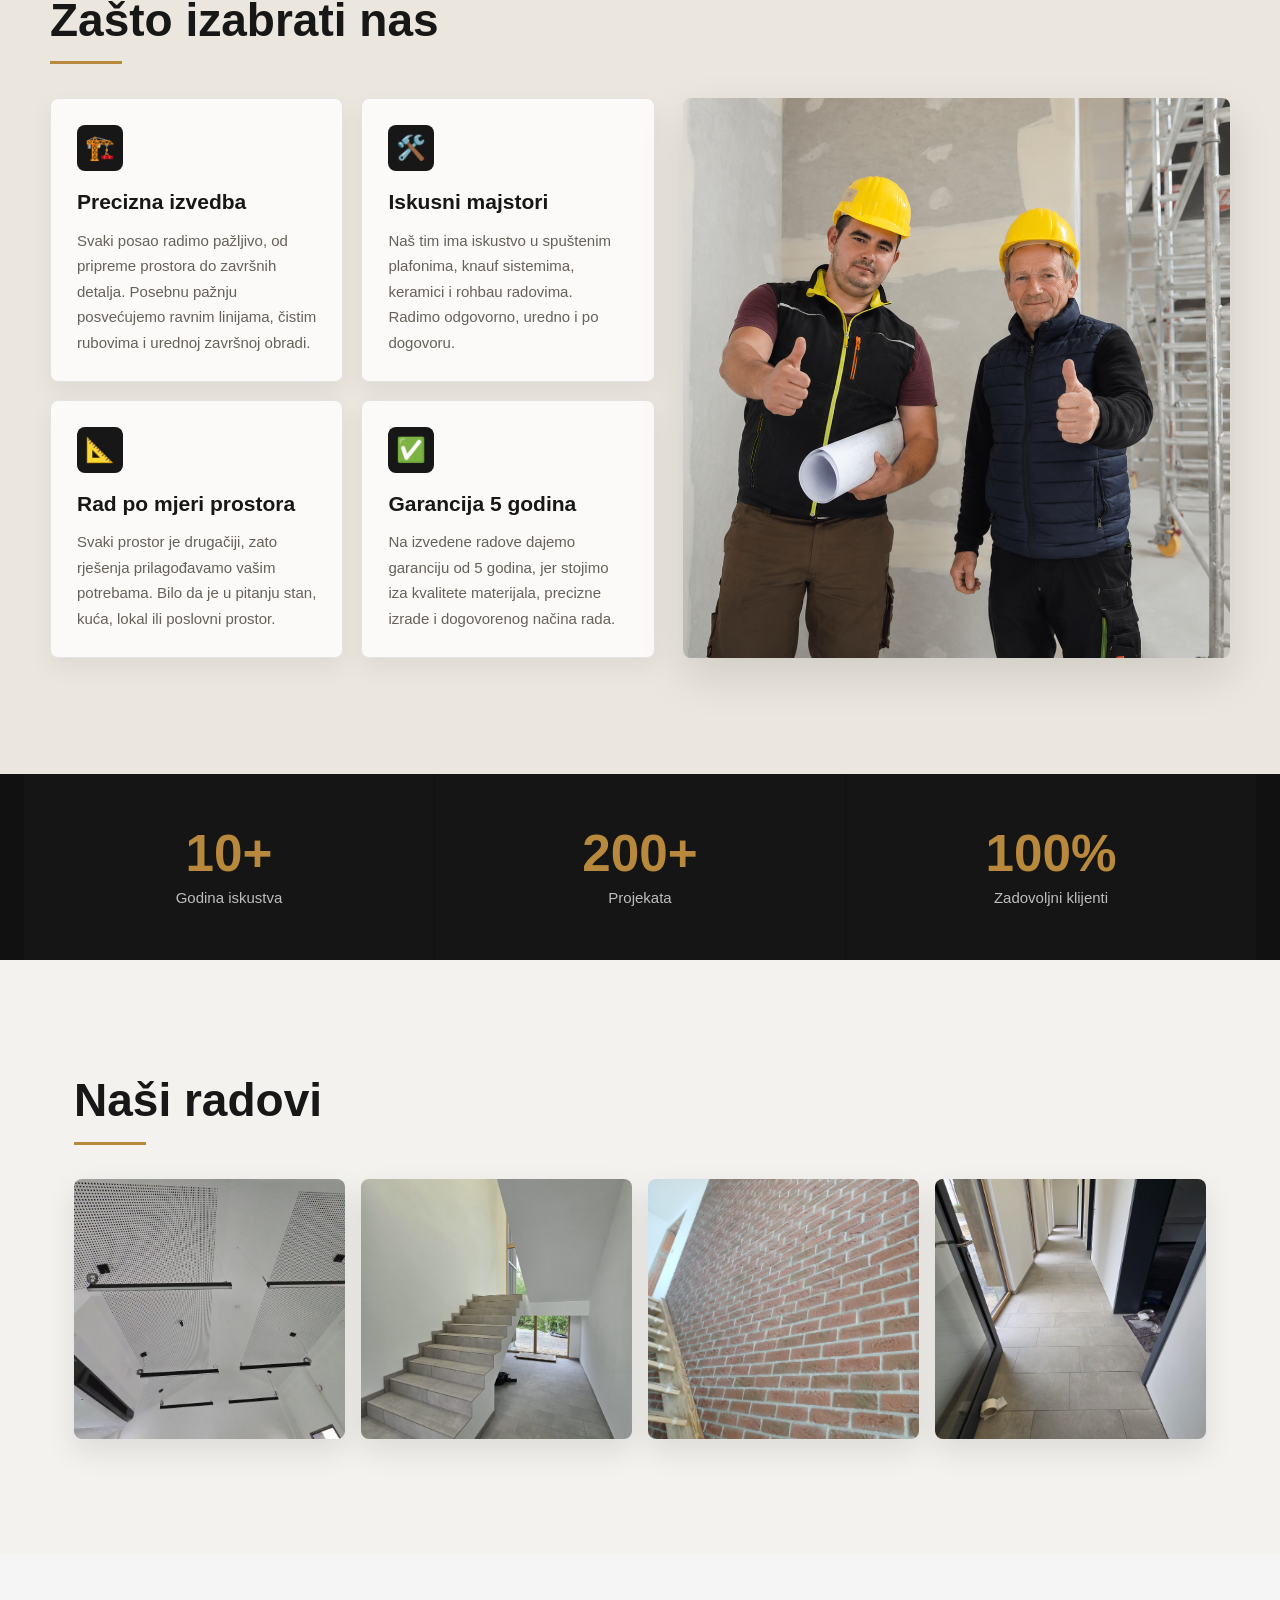
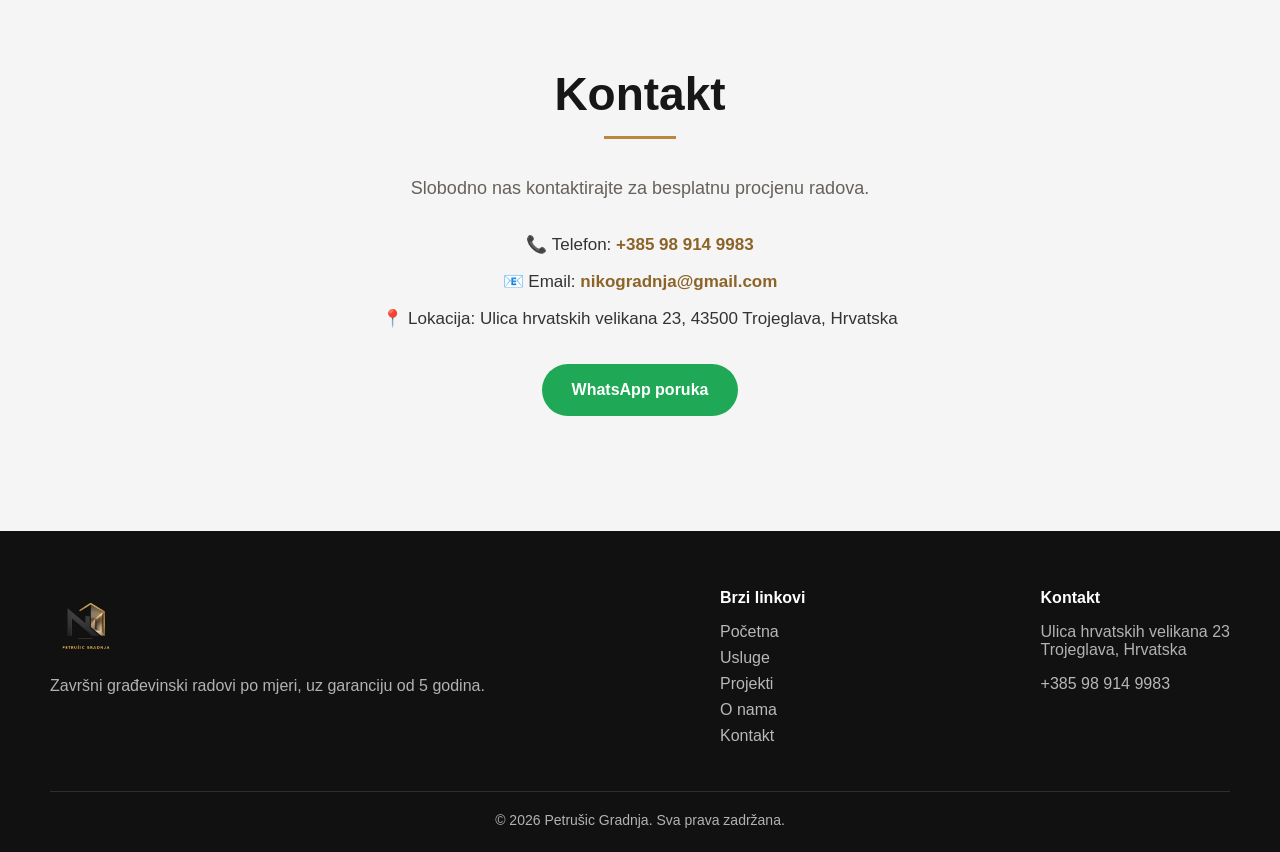
==== commit 35e57349: "Rename site to Petrusic Gradnja" ====
--- a/index.html
+++ b/index.html
@@ -4,8 +4,8 @@
 <head>
   <meta charset="UTF-8">
   <meta name="viewport" content="width=device-width, initial-scale=1.0">
-  <title>NIKO GRADNJA | Knauf, keramika i rohbau radovi</title>
-  <meta name="description" content="NIKO GRADNJA izvodi knauf radove, keramiku i rohbau radove za stambene i poslovne prostore uz garanciju od 5 godina.">
+  <title>Petrušic Gradnja | Knauf, keramika i rohbau radovi</title>
+  <meta name="description" content="Petrušic Gradnja izvodi knauf radove, keramiku i rohbau radove za stambene i poslovne prostore uz garanciju od 5 godina.">
   <link rel="stylesheet" href="style.css">
 </head>
 
@@ -14,7 +14,7 @@
 <div class="site-preloader" aria-hidden="true">
   <div class="preloader-logo">
     <div class="preloader-mark">
-      <img src="logo-niko-gradnja.png" alt="">
+      <img src="logo-petrusic-gradnja.png" alt="">
     </div>
   </div>
 </div>
@@ -24,7 +24,7 @@
 <header class="navbar">
 
   <div class="logo">
-    <img src="logo-niko-gradnja.png" alt="NIKO GRADNJA Logo">
+    <img src="logo-petrusic-gradnja.png" alt="Petrušic Gradnja Logo">
   </div>
 
   <nav>
@@ -50,7 +50,7 @@
 
   <div class="hero-content">
 
-    <h1>NIKO GRADNJA</h1>
+    <h1>Petrušic Gradnja</h1>
     <p>Knauf, keramika i rohbau radovi.</p>
 
   </div>
@@ -176,7 +176,7 @@
 
   <div class="gallery-grid">
 
-    <img src="rad2.JPG" alt="Završeni interijerski radovi NIKO GRADNJA">
+    <img src="rad2.JPG" alt="Završeni interijerski radovi Petrušic Gradnja">
     <img src="keramika-2.jpg" alt="Postavljena keramika na stubištu">
     <img src="rad3.JPG" alt="Završeni radovi u dnevnom prostoru">
     <img src="keramika-1.jpg" alt="Keramički radovi u hodniku">
@@ -212,7 +212,7 @@
 
     <div>
       <div class="footer-logo">
-        <img src="logo-niko-gradnja.png" alt="NIKO GRADNJA Logo">
+        <img src="logo-petrusic-gradnja.png" alt="Petrušic Gradnja Logo">
       </div>
 
       <p>Završni građevinski radovi po mjeri, uz garanciju od 5 godina.</p>
@@ -236,7 +236,7 @@
   </div>
 
   <p class="footer-bottom">
-    © 2026 NIKO GRADNJA. Sva prava zadržana.
+    © 2026 Petrušic Gradnja. Sva prava zadržana.
   </p>
 
 </footer>
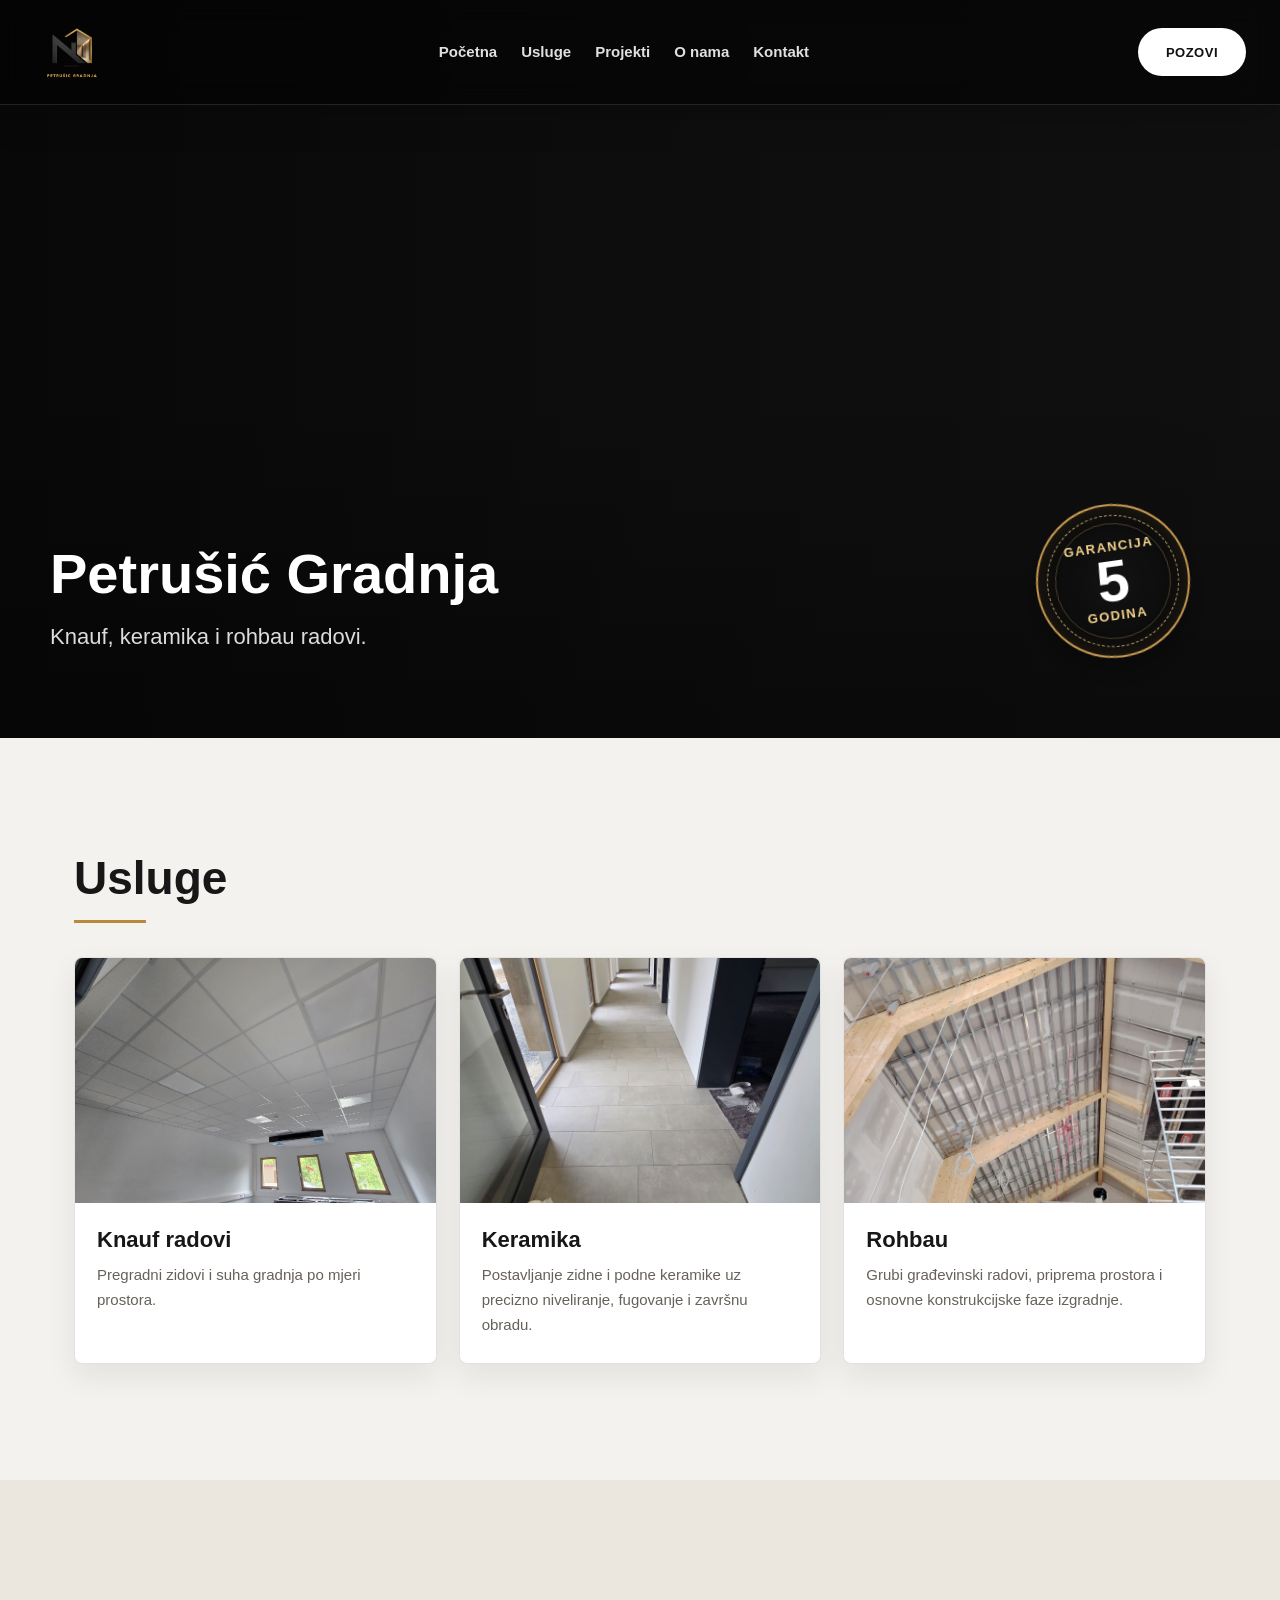
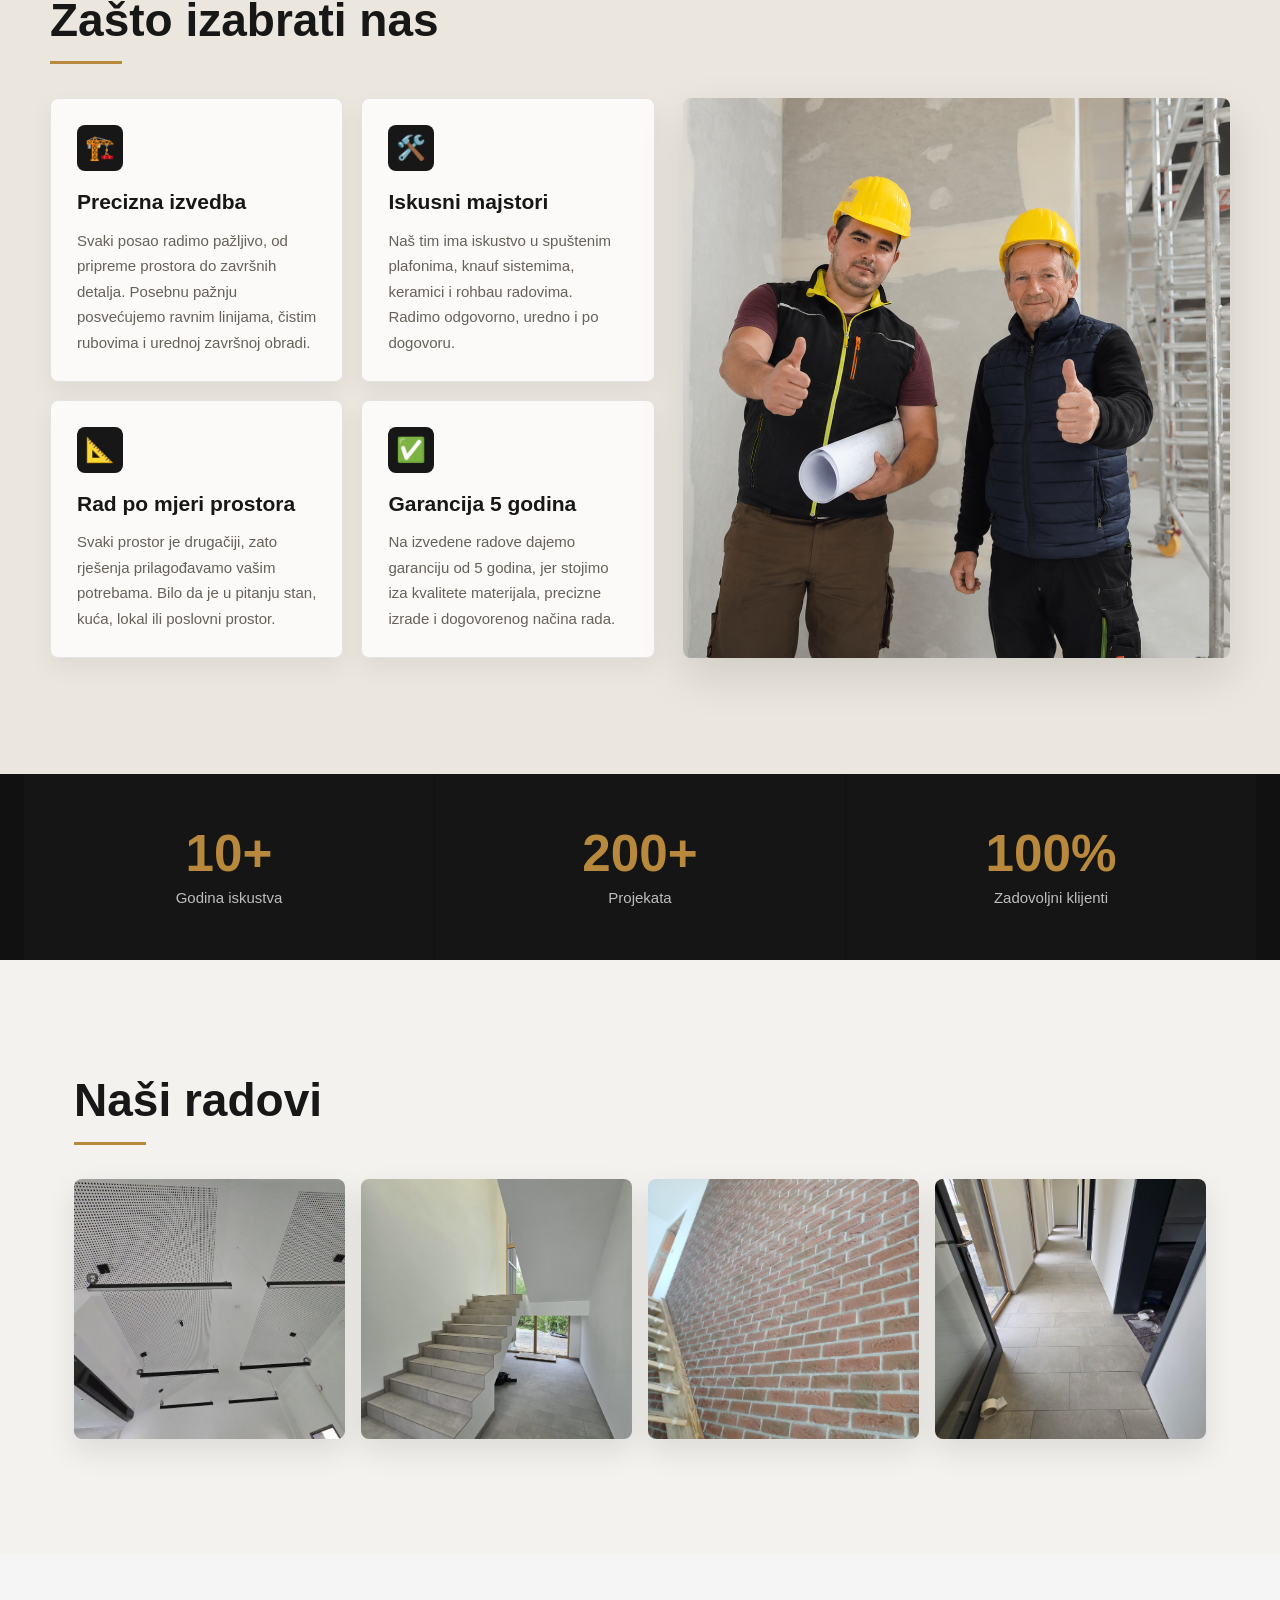
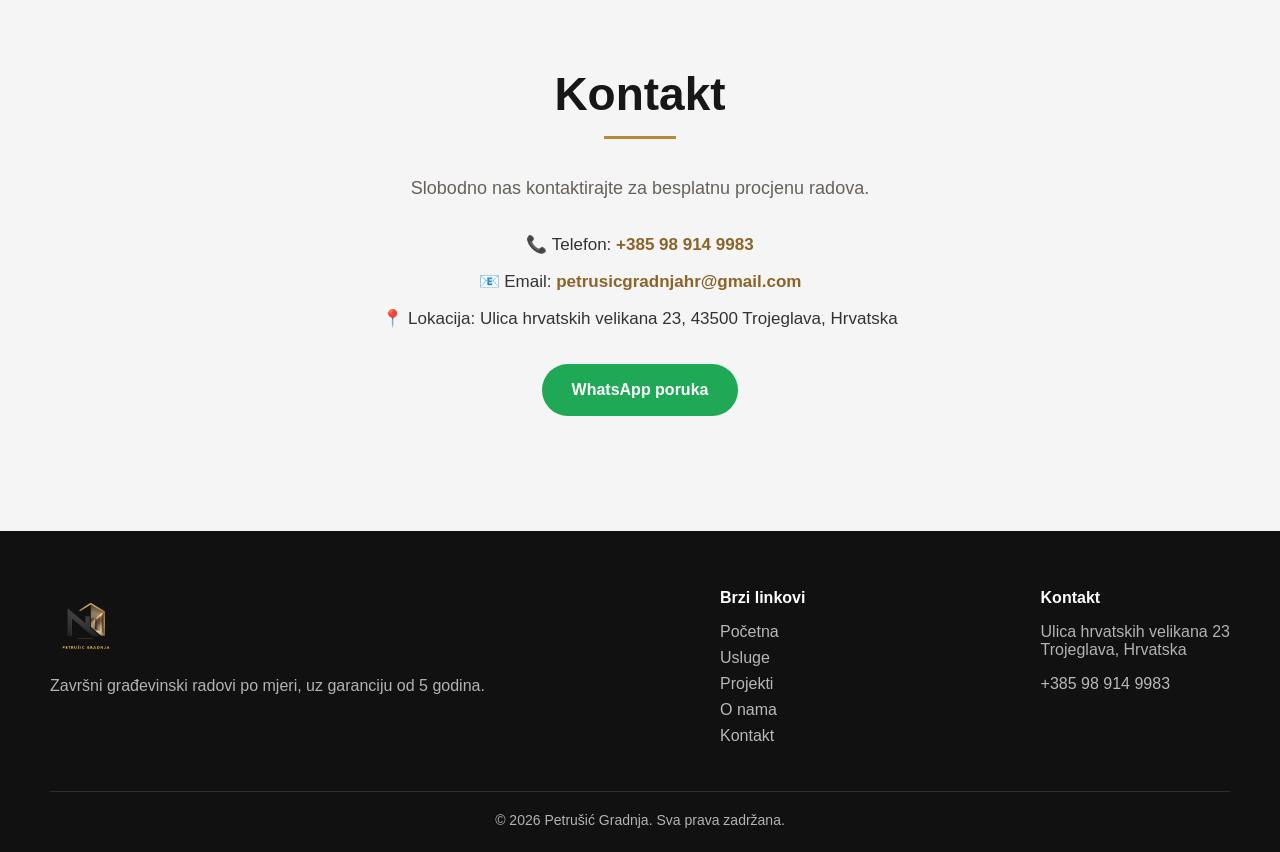
==== commit 2360b797: "Update brand email Update brand email" ====
--- a/index.html
+++ b/index.html
@@ -4,8 +4,8 @@
 <head>
   <meta charset="UTF-8">
   <meta name="viewport" content="width=device-width, initial-scale=1.0">
-  <title>Petrušic Gradnja | Knauf, keramika i rohbau radovi</title>
-  <meta name="description" content="Petrušic Gradnja izvodi knauf radove, keramiku i rohbau radove za stambene i poslovne prostore uz garanciju od 5 godina.">
+  <title>Petrušić Gradnja | Knauf, keramika i rohbau radovi</title>
+  <meta name="description" content="Petrušić Gradnja izvodi knauf radove, keramiku i rohbau radove za stambene i poslovne prostore uz garanciju od 5 godina.">
   <link rel="stylesheet" href="style.css">
 </head>
 
@@ -24,7 +24,7 @@
 <header class="navbar">
 
   <div class="logo">
-    <img src="logo-petrusic-gradnja.png" alt="Petrušic Gradnja Logo">
+    <img src="logo-petrusic-gradnja.png" alt="Petrušić Gradnja Logo">
   </div>
 
   <nav>
@@ -50,7 +50,7 @@
 
   <div class="hero-content">
 
-    <h1>Petrušic Gradnja</h1>
+    <h1>Petrušić Gradnja</h1>
     <p>Knauf, keramika i rohbau radovi.</p>
 
   </div>
@@ -176,7 +176,7 @@
 
   <div class="gallery-grid">
 
-    <img src="rad2.JPG" alt="Završeni interijerski radovi Petrušic Gradnja">
+    <img src="rad2.JPG" alt="Završeni interijerski radovi Petrušić Gradnja">
     <img src="keramika-2.jpg" alt="Postavljena keramika na stubištu">
     <img src="rad3.JPG" alt="Završeni radovi u dnevnom prostoru">
     <img src="keramika-1.jpg" alt="Keramički radovi u hodniku">
@@ -195,7 +195,7 @@
 
     <p>📞 Telefon: <a href="tel:+385989149983">+385 98 914 9983</a></p>
 
-    <p>📧 Email: <a href="mailto:nikogradnja@gmail.com">nikogradnja@gmail.com</a></p>
+    <p>📧 Email: <a href="mailto:petrusicgradnjahr@gmail.com">petrusicgradnjahr@gmail.com</a></p>
 
     <p>📍 Lokacija: Ulica hrvatskih velikana 23, 43500 Trojeglava, Hrvatska</p>
 
@@ -212,7 +212,7 @@
 
     <div>
       <div class="footer-logo">
-        <img src="logo-petrusic-gradnja.png" alt="Petrušic Gradnja Logo">
+        <img src="logo-petrusic-gradnja.png" alt="Petrušić Gradnja Logo">
       </div>
 
       <p>Završni građevinski radovi po mjeri, uz garanciju od 5 godina.</p>
@@ -236,7 +236,7 @@
   </div>
 
   <p class="footer-bottom">
-    © 2026 Petrušic Gradnja. Sva prava zadržana.
+    © 2026 Petrušić Gradnja. Sva prava zadržana.
   </p>
 
 </footer>
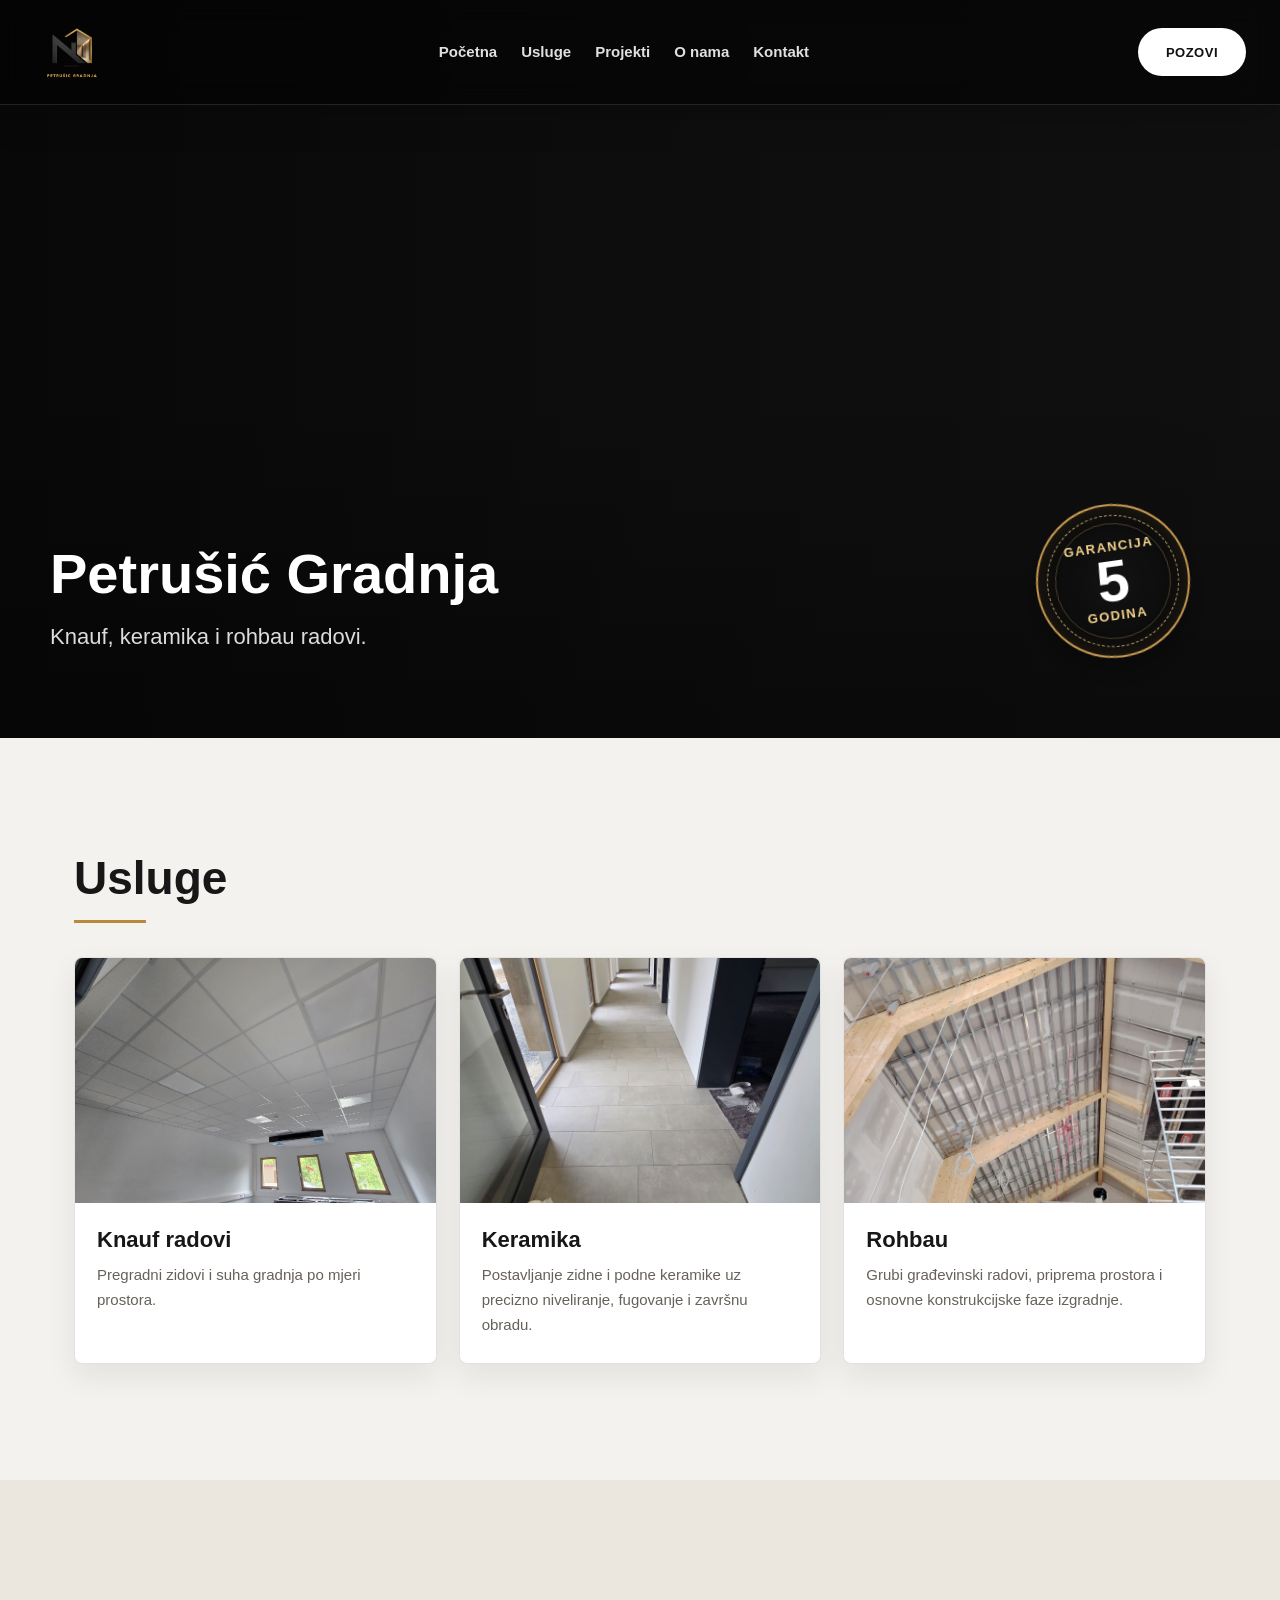
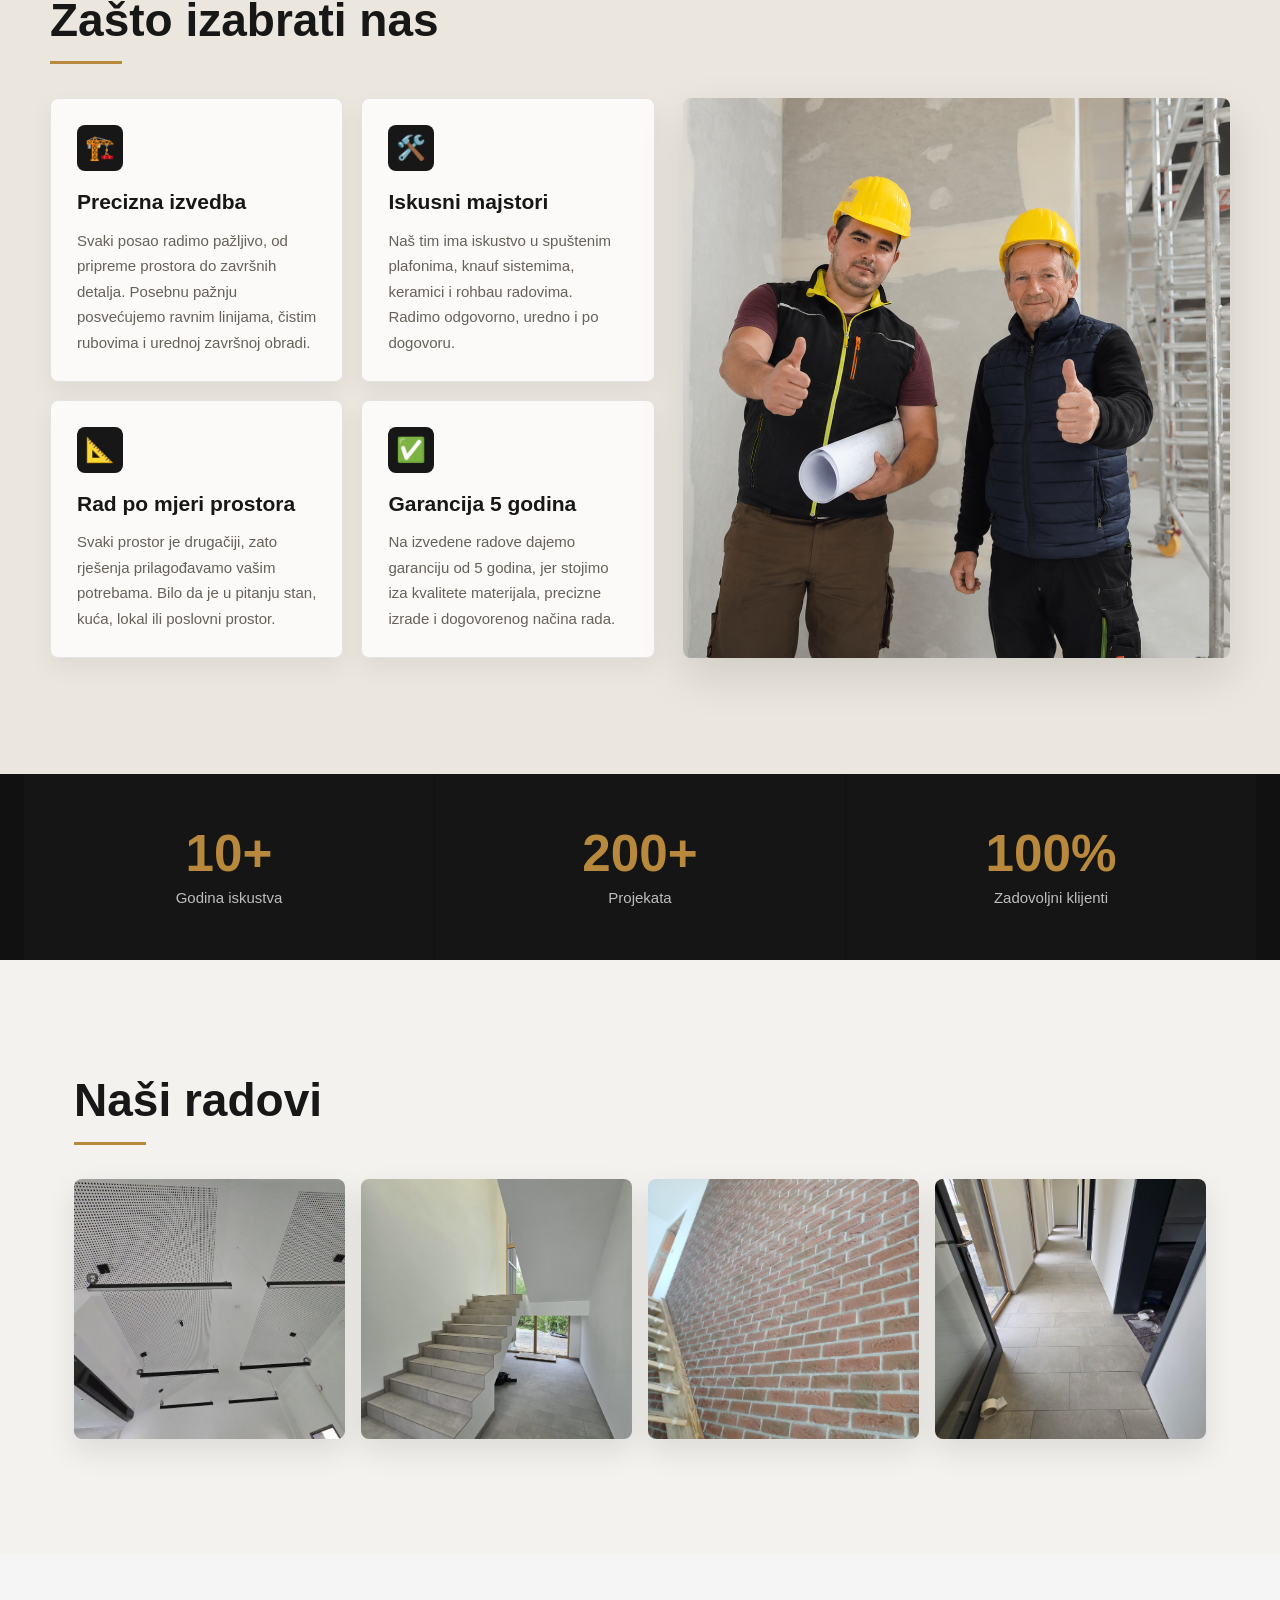
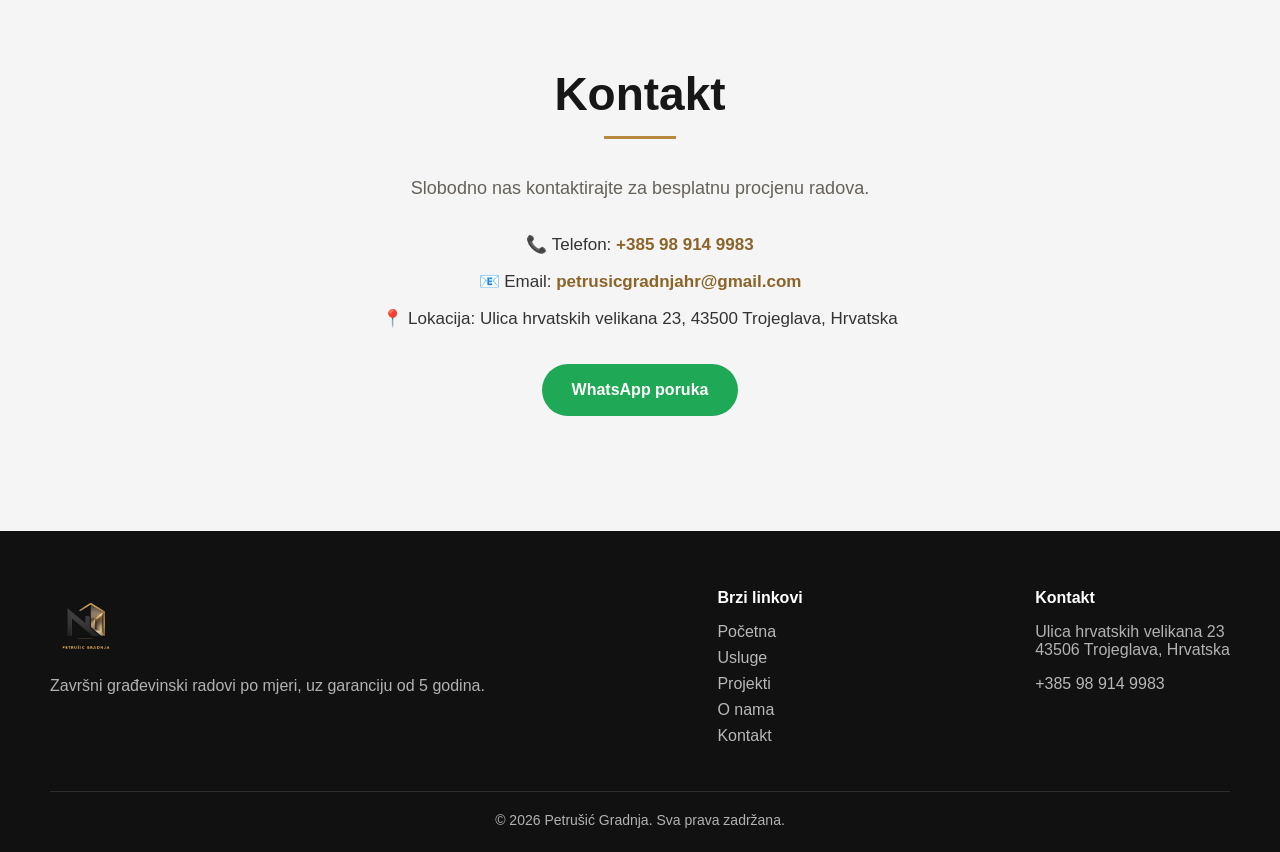
==== commit 6df8c2e0: "Update postal code" ====
--- a/index.html
+++ b/index.html
@@ -229,7 +229,7 @@
 
     <div>
       <h4>Kontakt</h4>
-      <p>Ulica hrvatskih velikana 23<br>Trojeglava, Hrvatska</p>
+      <p>Ulica hrvatskih velikana 23<br>43506 Trojeglava, Hrvatska</p>
       <p><a href="tel:+385989149983">+385 98 914 9983</a></p>
     </div>
 
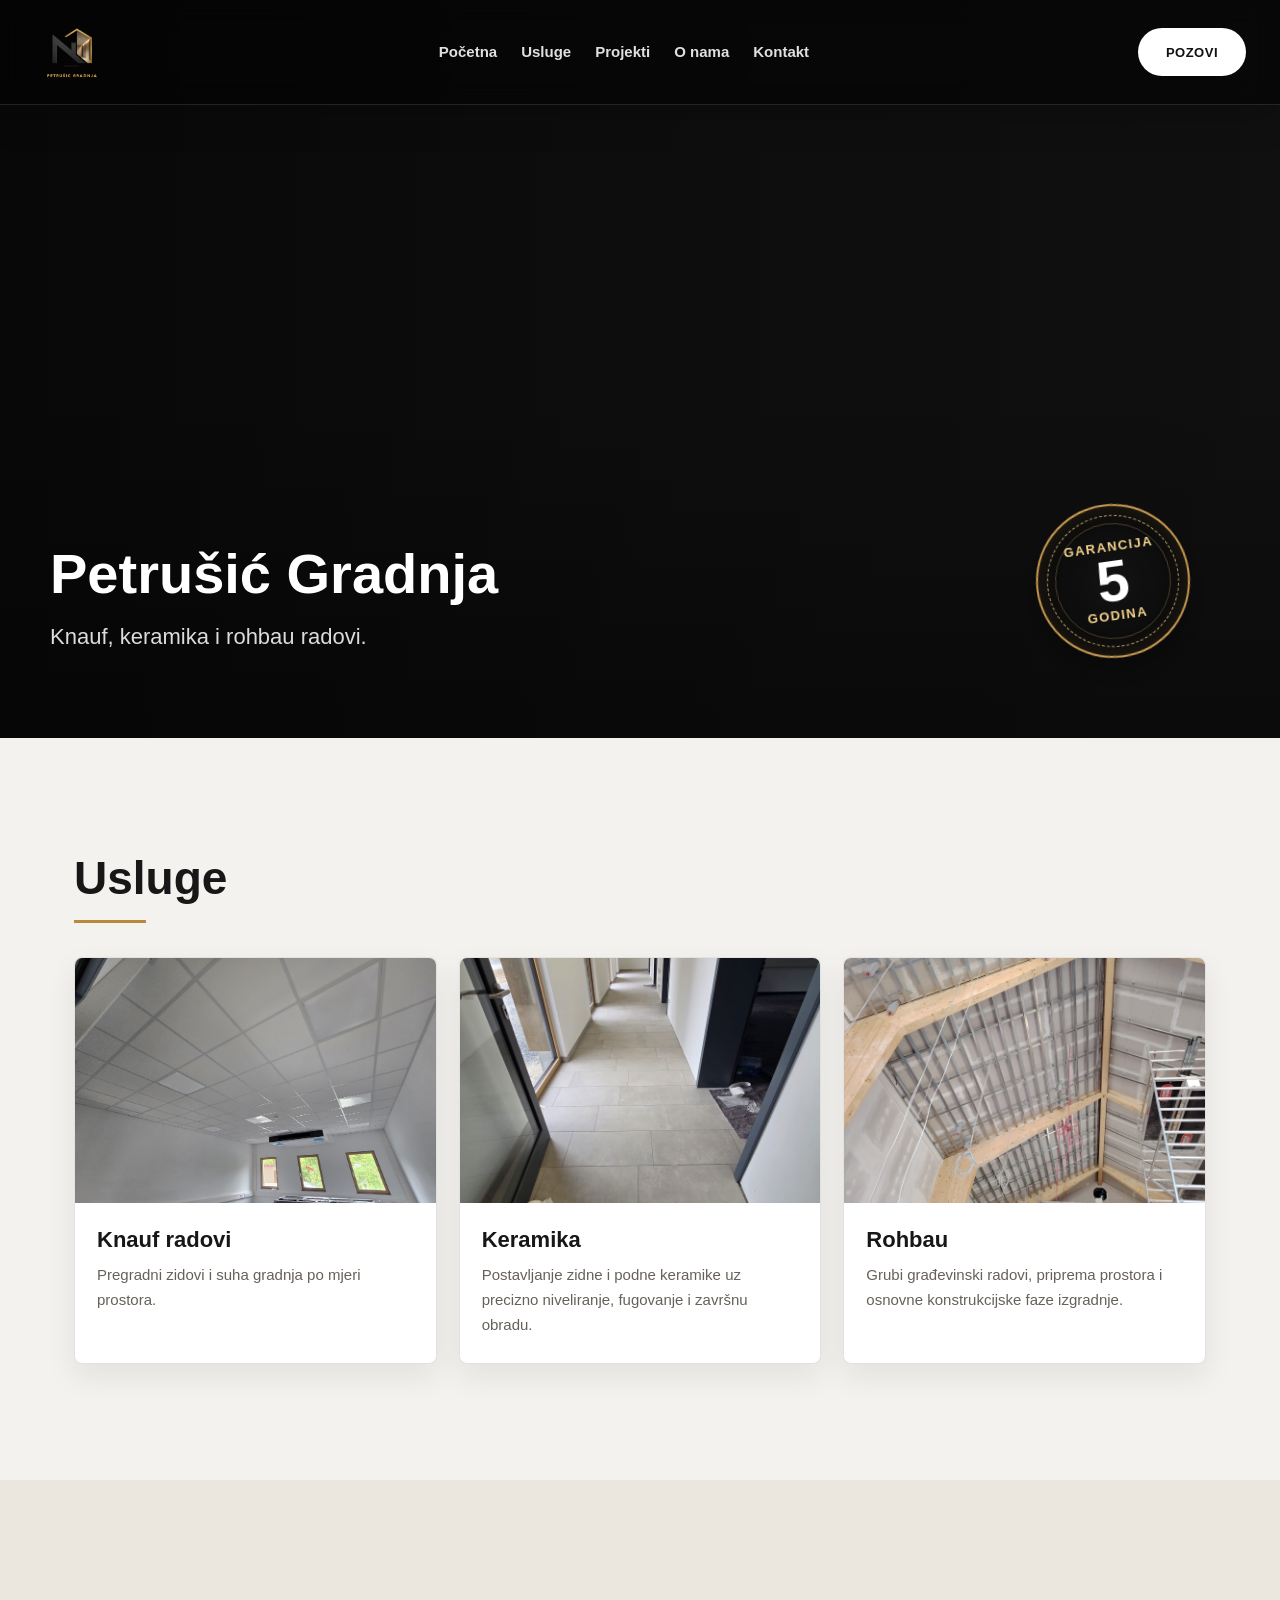
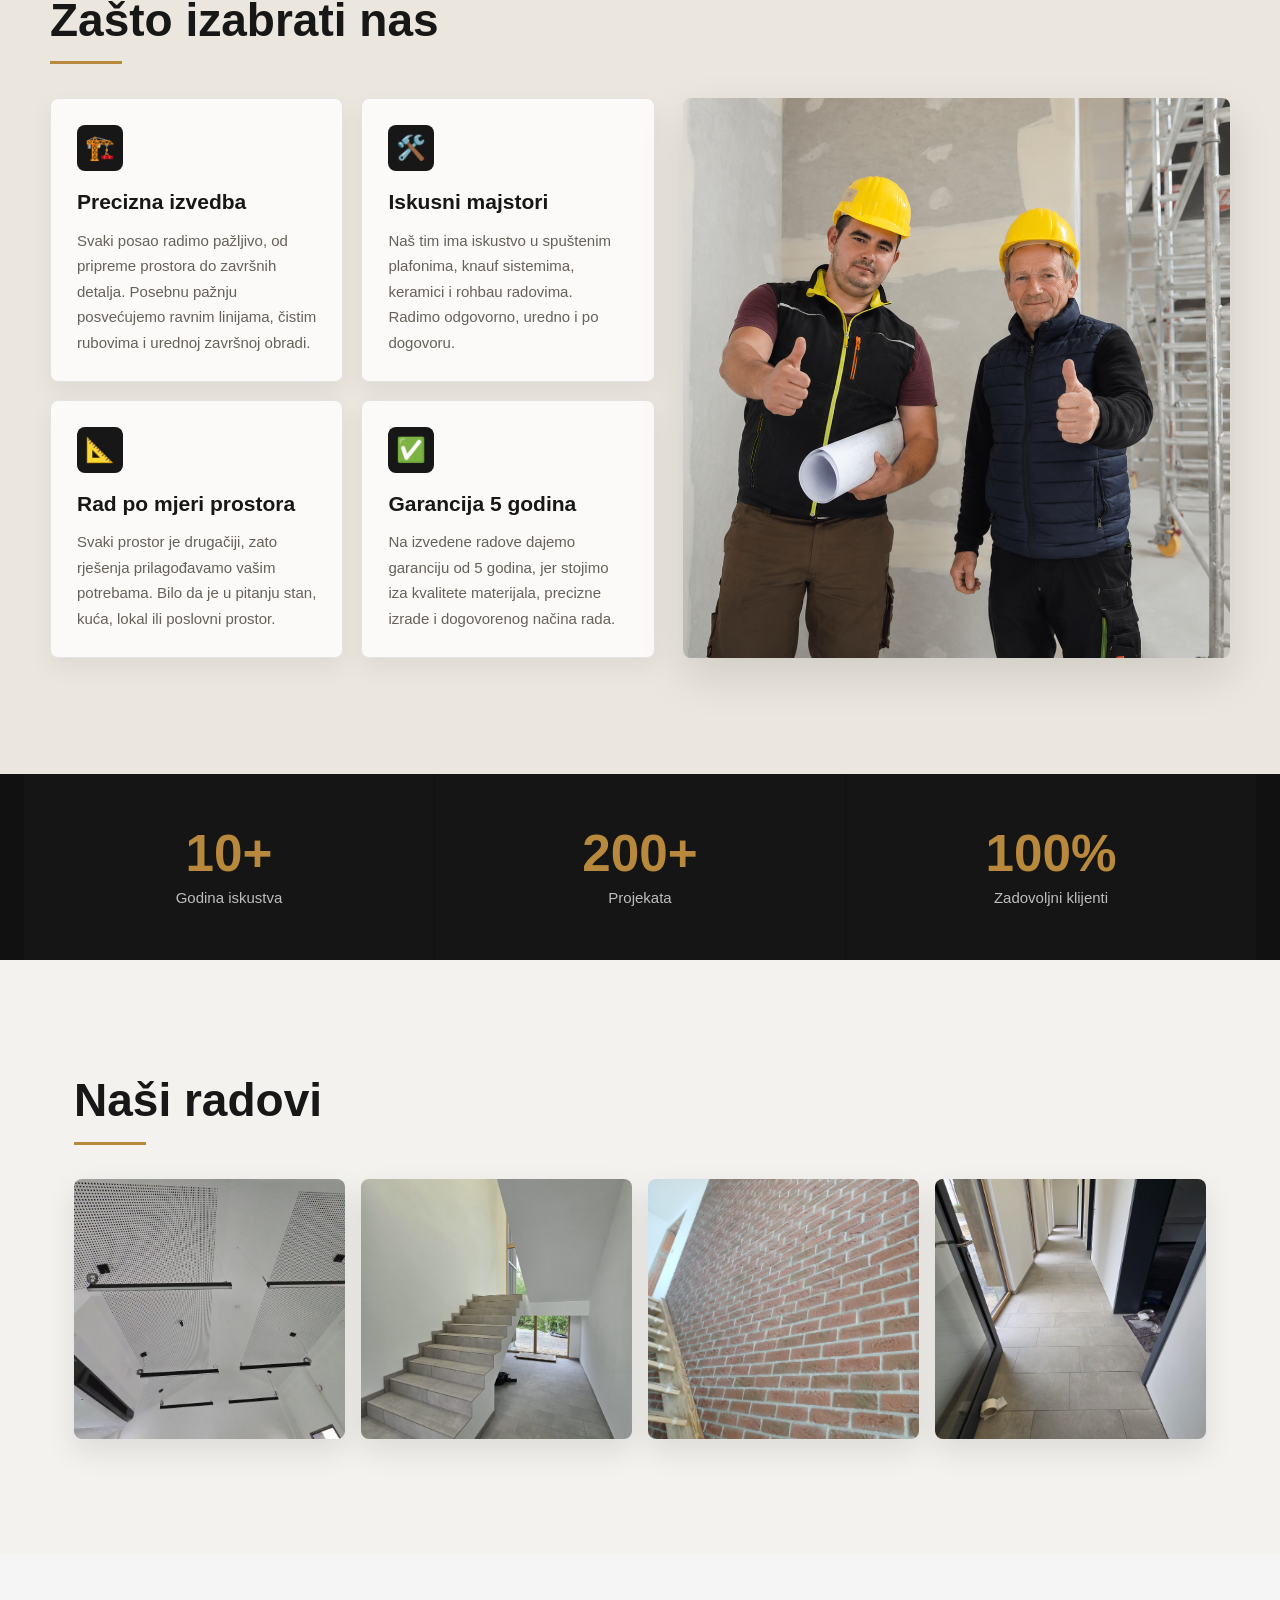
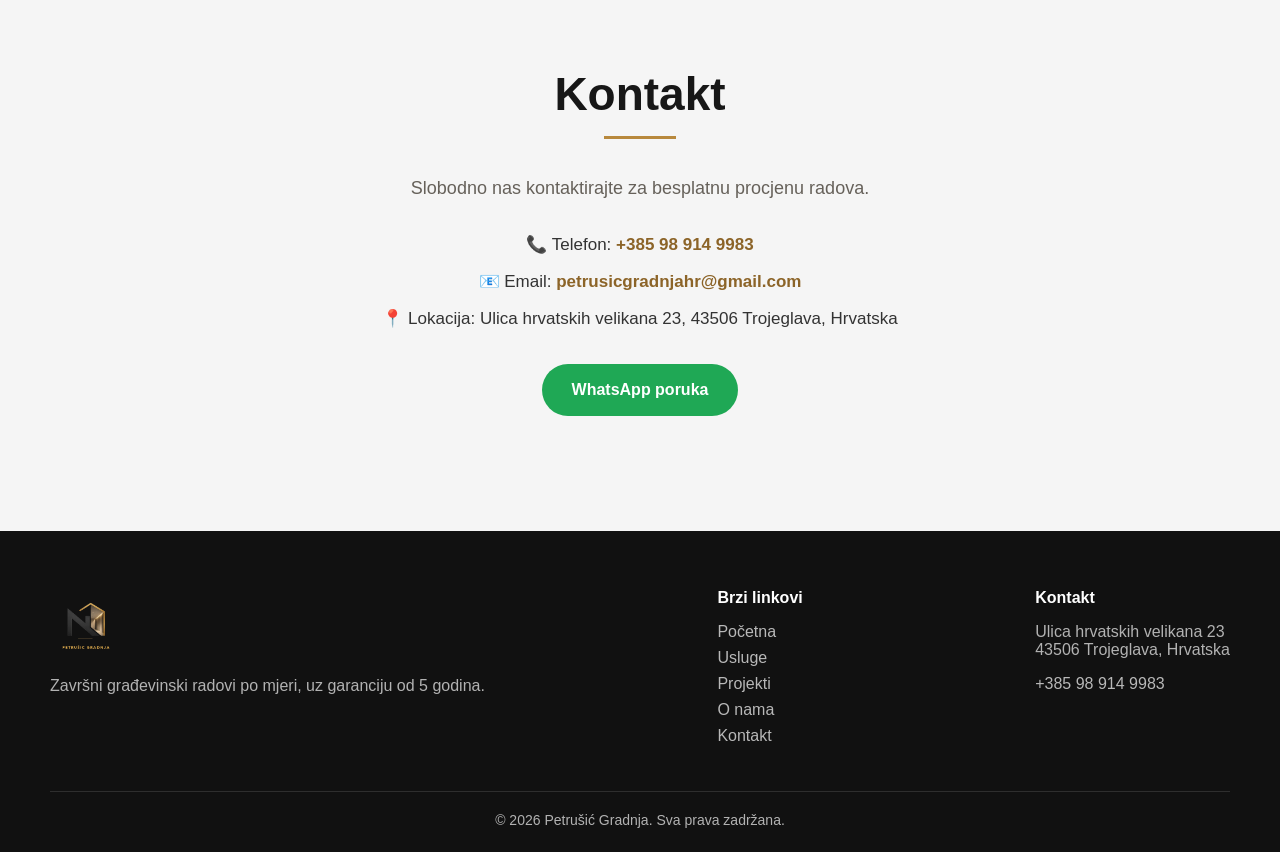
==== commit f0d4ed34: "Update postal code" ====
--- a/index.html
+++ b/index.html
@@ -197,7 +197,7 @@
 
     <p>📧 Email: <a href="mailto:petrusicgradnjahr@gmail.com">petrusicgradnjahr@gmail.com</a></p>
 
-    <p>📍 Lokacija: Ulica hrvatskih velikana 23, 43500 Trojeglava, Hrvatska</p>
+    <p>📍 Lokacija: Ulica hrvatskih velikana 23, 43506 Trojeglava, Hrvatska</p>
 
   </div>
 
